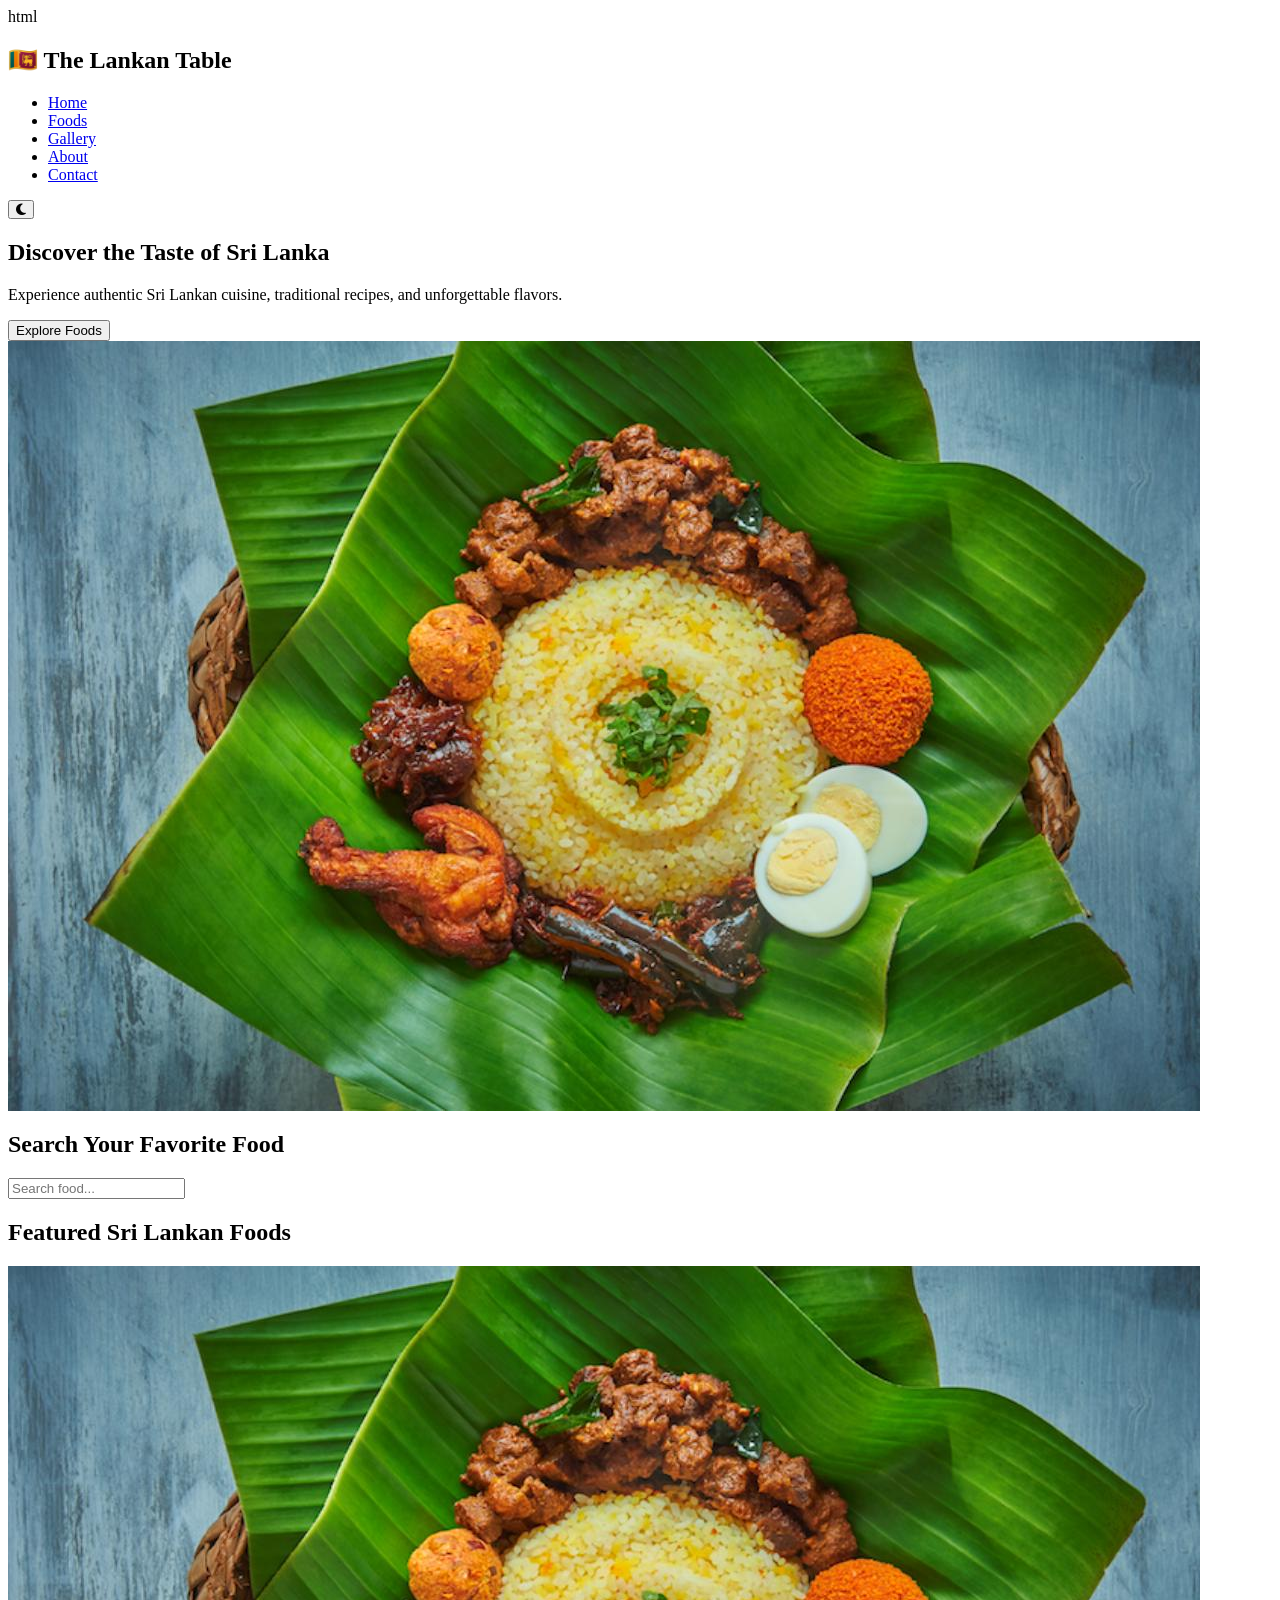
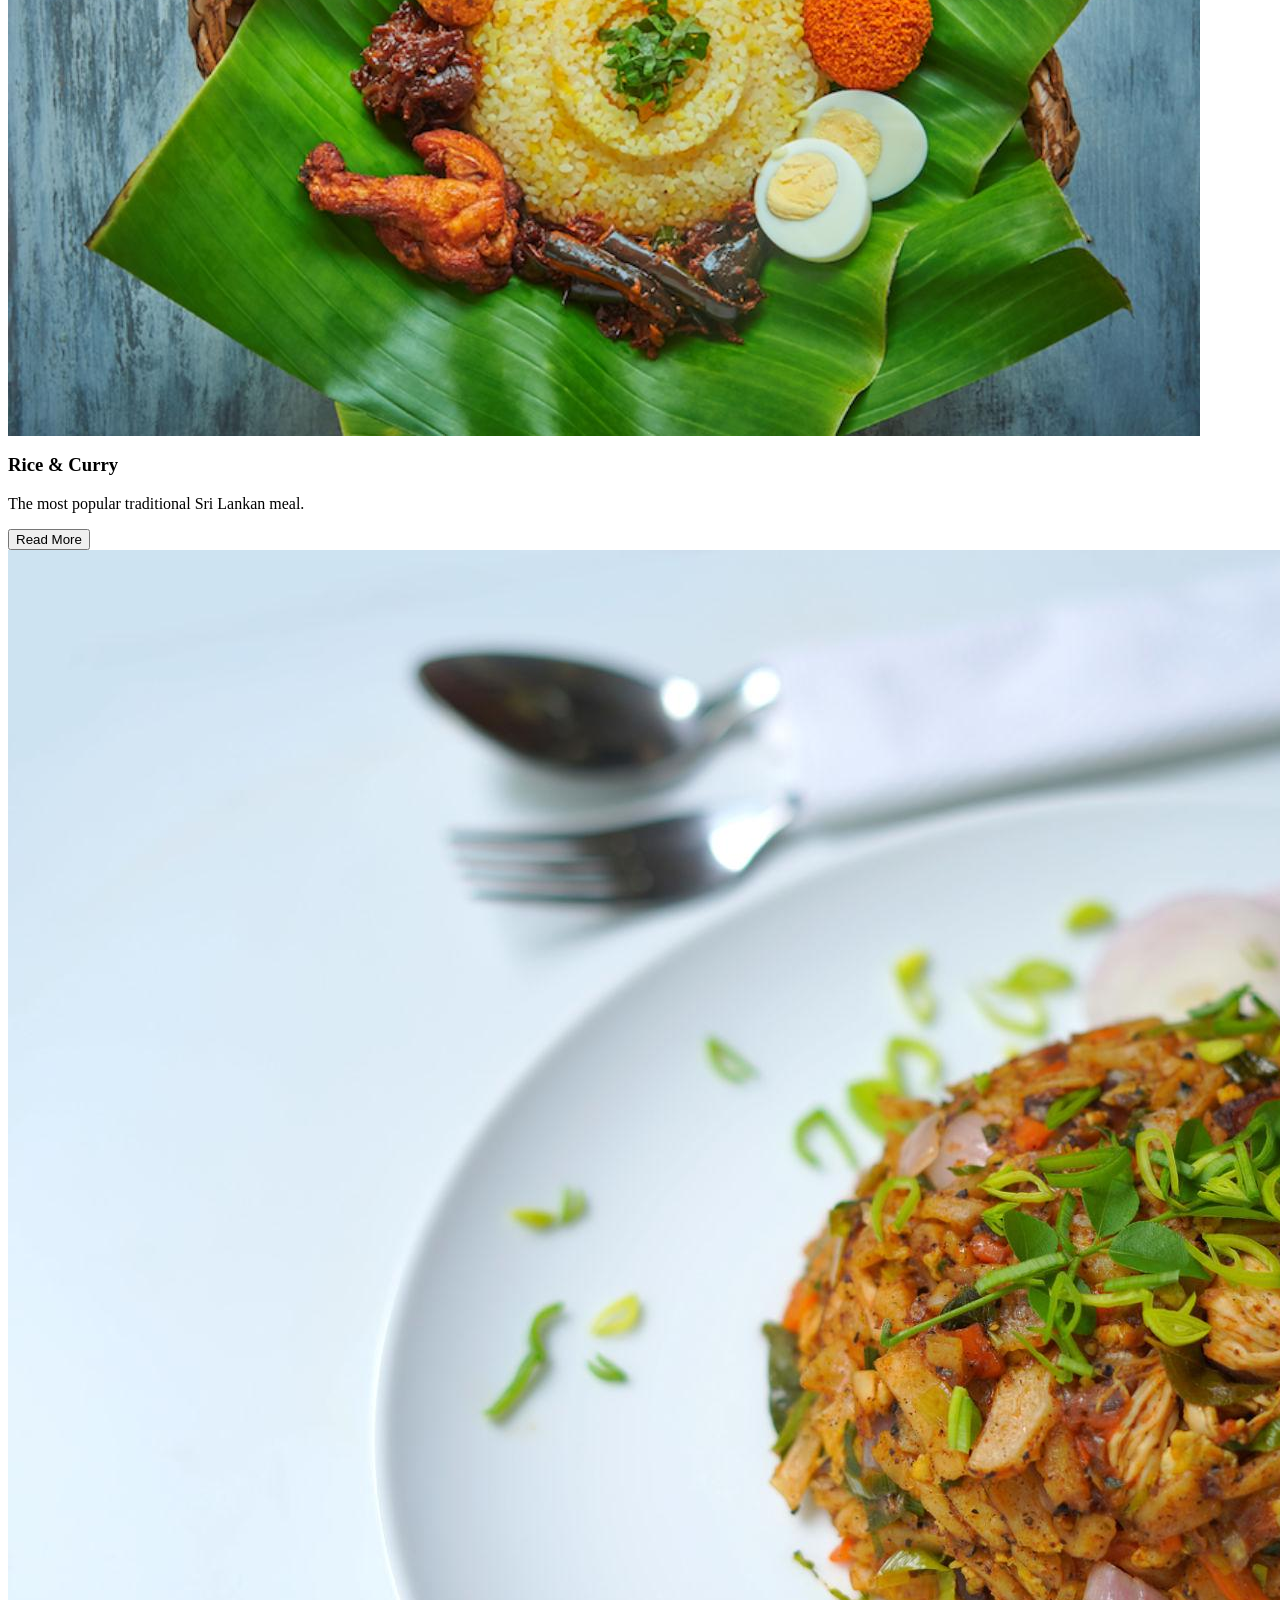
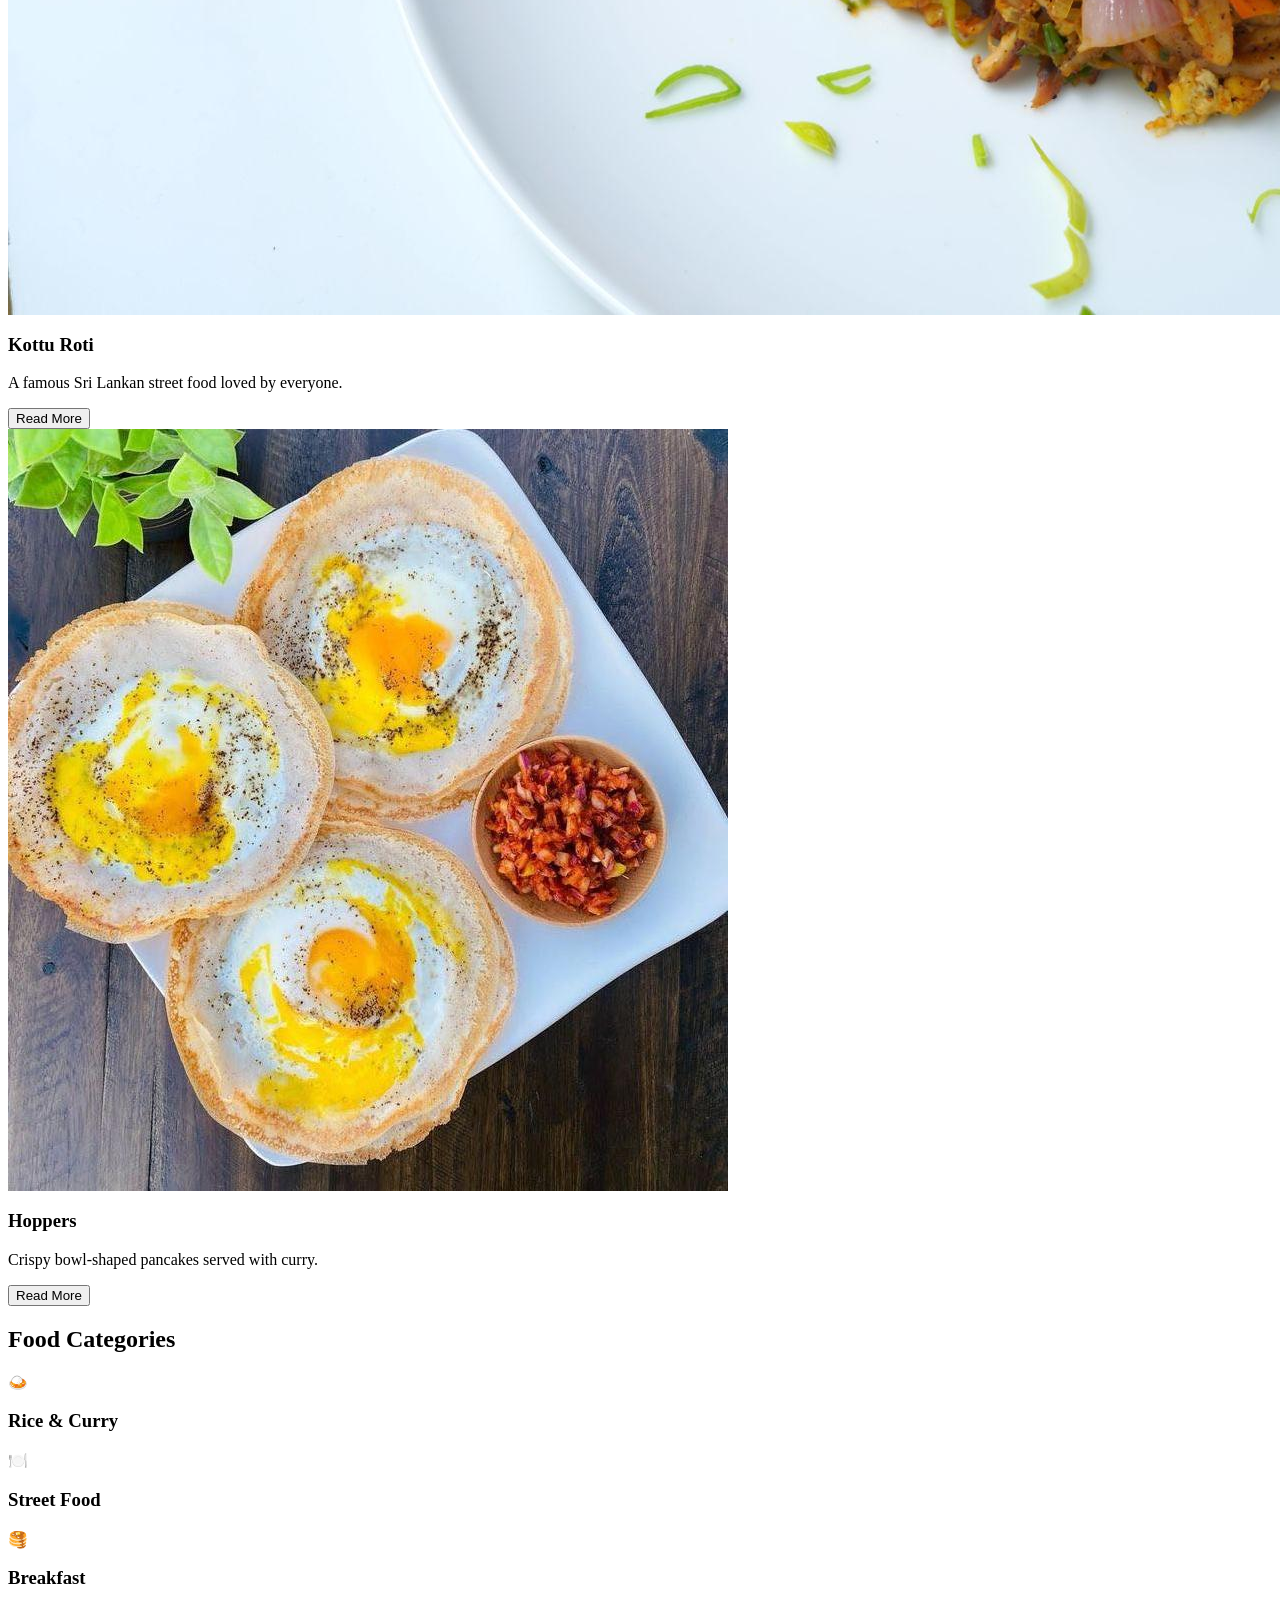
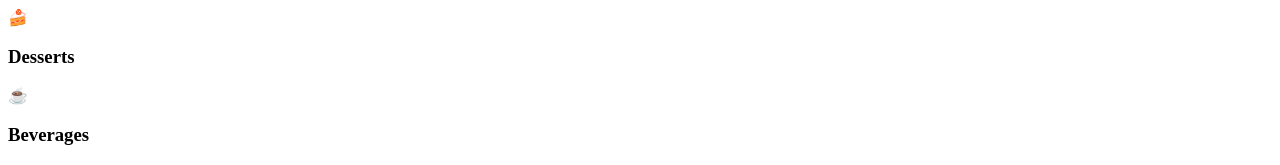
==== index.html @ a0646f59 "Fix image paths" ====
html
<!DOCTYPE html>
<html lang="en">
<head>
    <meta charset="UTF-8">
    <meta name="viewport" content="width=device-width, initial-scale=1.0">
    <title>The Lankan Table | Discover Sri Lankan Cuisine</title>

    <!-- CSS -->
    <link rel="stylesheet" href="style.css">
   

    <!-- Google Fonts -->
    <link rel="preconnect" href="https://fonts.googleapis.com">
    <link rel="preconnect" href="https://fonts.gstatic.com" crossorigin>
    <link href="https://fonts.googleapis.com/css2?family=Poppins:wght@300;400;500;600;700&display=swap" rel="stylesheet">

    <!-- Font Awesome Icons -->
    <link rel="stylesheet"
          href="https://cdnjs.cloudflare.com/ajax/libs/font-awesome/6.6.0/css/all.min.css">
</head>

<body>

    <!-- ================= HEADER ================= -->

    <header>
        <nav class="navbar">

            <div class="logo">
                <h2>🇱🇰 The Lankan Table</h2>
            </div>

            <ul class="nav-links">
                <li><a href="#">Home</a></li>
                <li><a href="#">Foods</a></li>
                <li><a href="#">Gallery</a></li>
                <li><a href="#">About</a></li>
                <li><a href="#">Contact</a></li>
            </ul>

            <button class="dark-mode-btn">
                <i class="fa-solid fa-moon"></i>
            </button>

        </nav>
    </header>


    <!-- ================= HERO ================= -->

    <section class="hero">

        <div class="hero-text">

            <h1>
                Discover the Taste of
                <span>Sri Lanka</span>
            </h1>

            <p>
                Experience authentic Sri Lankan cuisine,
                traditional recipes, and unforgettable flavors.
            </p>

            <button class="hero-btn">
                Explore Foods
            </button>

        </div>

        <div class="hero-image">

            <img src="rice-curry.jpg"
                 alt="Sri Lankan Rice and Curry">

        </div>

    </section>


    <!-- ================= SEARCH SECTION ================= -->

    <section class="search-section">

        <h2>Search Your Favorite Food</h2>

        <input
            type="text"
            id="searchInput"
            placeholder="Search food..."
        >

    </section>


    <!-- ================= FEATURED FOODS ================= -->

    <section class="featured">

        <h2 class="section-title">Featured Sri Lankan Foods</h2>

        <div class="food-container">

            <div class="food-card">
                <img src="rice-curry.jpg" alt="Rice and Curry">
                <h3>Rice & Curry</h3>
                <p>The most popular traditional Sri Lankan meal.</p>
                <button>Read More</button>
            </div>

            <div class="food-card">
                <img src="kottu.jpg" alt="Kottu">
                <h3>Kottu Roti</h3>
                <p>A famous Sri Lankan street food loved by everyone.</p>
                <button>Read More</button>
            </div>

            <div class="food-card">
                <img src="hoppers.jpg" alt="Hoppers">
                <h3>Hoppers</h3>
                <p>Crispy bowl-shaped pancakes served with curry.</p>
                <button>Read More</button>
            </div>

        </div>

    </section>


    <!-- ================= FOOD CATEGORIES ================= -->

    <section class="categories">

        <h2 class="section-title">Food Categories</h2>

        <div class="category-container">

            <div class="category-card">
                🍛
                <h3>Rice & Curry</h3>
            </div>

            <div class="category-card">
                🍽️
                <h3>Street Food</h3>
            </div>

            <div class="category-card">
                🥞
                <h3>Breakfast</h3>
            </div>

            <div class="category-card">
                🍰
                <h3>Desserts</h3>
            </div>

            <div class="category-card">
                ☕
                <h3>Beverages</h3>
            </div>

        </div>

    </section>


    <!-- ================= JAVASCRIPT ================= -->

    <script src="script.js"></script>

</body>
</html>
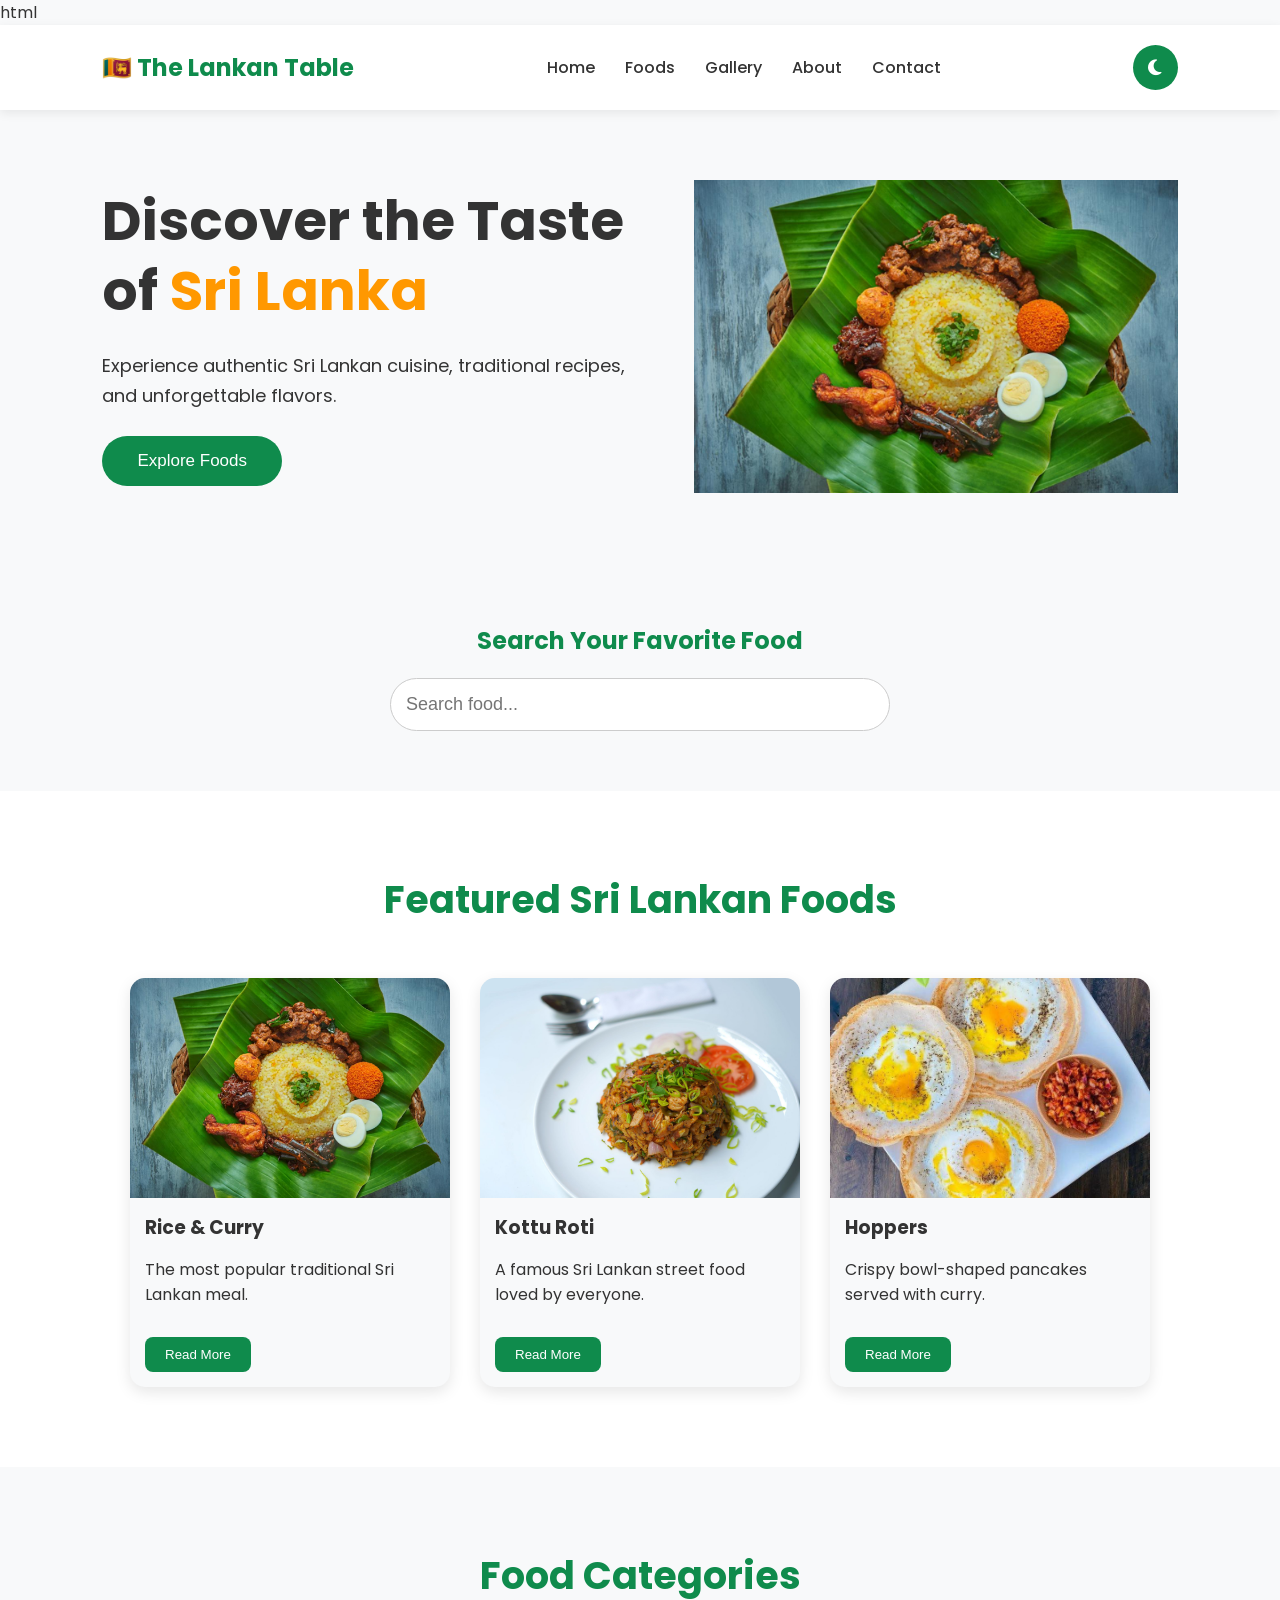
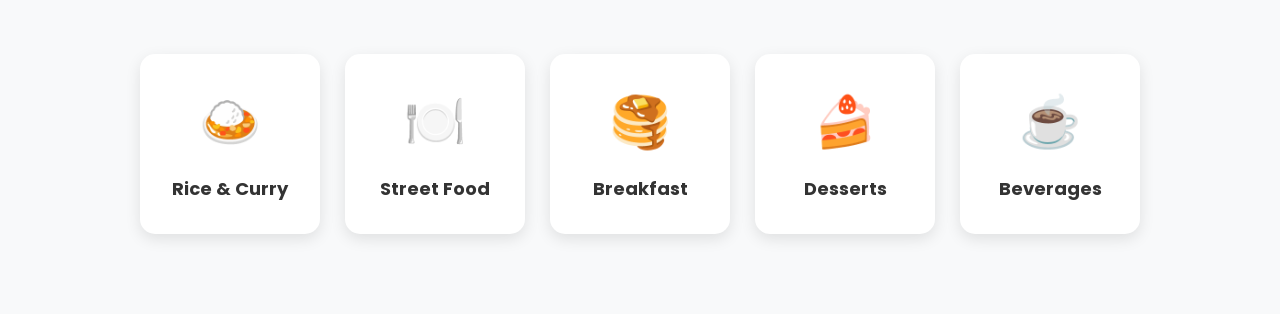
==== commit 766e5e7c: "Fix CSS path" ====
--- a/index.html
+++ b/index.html
@@ -7,7 +7,7 @@
     <title>The Lankan Table | Discover Sri Lankan Cuisine</title>
 
     <!-- CSS -->
-    <link rel="stylesheet" href="style.css">
+  <link rel="stylesheet" href="style.css">
    
 
     <!-- Google Fonts -->
--- a/style.css
+++ b/style.css
@@ -0,0 +1,1082 @@
+/* ===========================
+   Google Font & Reset
+=========================== */
+
+*{
+    margin:0;
+    padding:0;
+    box-sizing:border-box;
+}
+
+body{
+    font-family:'Poppins',sans-serif;
+    background:#f8f9fa;
+    color:#333;
+}
+
+/* ===========================
+   Navbar
+=========================== */
+
+.navbar{
+    display:flex;
+    justify-content:space-between;
+    align-items:center;
+
+    padding:20px 8%;
+
+    background:#ffffff;
+
+    box-shadow:0 3px 10px rgba(0,0,0,.08);
+
+    position:sticky;
+    top:0;
+    z-index:1000;
+}
+
+.logo h2{
+    color:#0f8b4c;
+}
+
+.nav-links{
+    list-style:none;
+    display:flex;
+    gap:30px;
+}
+
+.nav-links a{
+    text-decoration:none;
+    color:#333;
+    font-weight:500;
+    transition:.3s;
+}
+
+.nav-links a:hover{
+    color:#0f8b4c;
+}
+
+.dark-mode-btn{
+    border:none;
+    background:#0f8b4c;
+    color:white;
+
+    width:45px;
+    height:45px;
+
+    border-radius:50%;
+    cursor:pointer;
+    font-size:18px;
+}
+
+/* ===========================
+Hero
+=========================== */
+
+.hero{
+
+    display:flex;
+
+    justify-content:space-between;
+
+    align-items:center;
+
+    padding:70px 8%;
+
+}
+
+.hero-text{
+
+    width:50%;
+
+}
+
+.hero-text h1{
+
+    font-size:55px;
+
+    line-height:70px;
+
+}
+
+.hero-text span{
+
+    color:#ff9800;
+
+}
+
+.hero-text p{
+
+    margin:25px 0;
+
+    font-size:18px;
+
+    line-height:30px;
+
+}
+
+.hero-btn{
+
+    padding:15px 35px;
+
+    border:none;
+
+    border-radius:40px;
+
+    background:#0f8b4c;
+
+    color:white;
+
+    font-size:17px;
+
+    cursor:pointer;
+
+    transition:.3s;
+
+}
+
+.hero-btn:hover{
+
+    background:#0d6f3d;
+
+}
+
+.hero-image{
+
+    width:45%;
+
+    text-align:center;
+
+}
+
+.hero-image img{
+
+    width:100%;
+
+    max-width:500px;
+
+}
+
+/* ===========================
+Featured Foods
+=========================== */
+
+.featured{
+    padding:80px 8%;
+    background:#fff;
+}
+
+.section-title{
+    text-align:center;
+    font-size:38px;
+    margin-bottom:50px;
+    color:#0f8b4c;
+}
+
+.food-container{
+    display:flex;
+    gap:30px;
+    justify-content:center;
+    flex-wrap:wrap;
+}
+
+.food-card{
+    width:320px;
+    background:#f8f9fa;
+    border-radius:15px;
+    overflow:hidden;
+    box-shadow:0 5px 15px rgba(0,0,0,.1);
+    transition:.3s;
+}
+
+.food-card:hover{
+    transform:translateY(-10px);
+}
+
+.food-card img{
+    width:100%;
+    height:220px;
+    object-fit:cover;
+}
+
+.food-card h3{
+    padding:15px;
+}
+
+.food-card p{
+    padding:0 15px 15px;
+}
+
+.food-card button{
+    margin:15px;
+    padding:10px 20px;
+    border:none;
+    background:#0f8b4c;
+    color:#fff;
+    border-radius:8px;
+    cursor:pointer;
+}
+
+
+
+/* Search Section */
+
+.search-section{
+    padding:60px 8%;
+    text-align:center;
+    background:#f8f9fa;
+}
+
+.search-section h2{
+    margin-bottom:20px;
+    color:#0f8b4c;
+}
+
+#searchInput{
+
+    width:60%;
+
+    max-width:500px;
+
+    padding:15px;
+
+    border-radius:30px;
+
+    border:1px solid #ccc;
+
+    font-size:18px;
+
+    outline:none;
+
+}
+
+/* ===========================
+Food Categories
+=========================== */
+
+.categories{
+    padding:80px 8%;
+    background:#f8f9fa;
+}
+
+.category-container{
+    display:flex;
+    justify-content:center;
+    gap:25px;
+    flex-wrap:wrap;
+}
+
+.category-card{
+    width:180px;
+    height:180px;
+    background:white;
+    border-radius:15px;
+    box-shadow:0 5px 15px rgba(0,0,0,.1);
+
+    display:flex;
+    flex-direction:column;
+    justify-content:center;
+    align-items:center;
+
+    font-size:50px;
+
+    transition:.3s;
+}
+
+.category-card h3{
+    font-size:18px;
+    margin-top:15px;
+}
+
+.category-card:hover{
+    transform:translateY(-10px);
+    background:#0f8b4c;
+    color:white;
+}
+
+/* ===========================
+Why Choose Us
+=========================== */
+
+.why-us{
+    padding:80px 8%;
+    background:#ffffff;
+}
+
+.why-container{
+    display:flex;
+    justify-content:center;
+    gap:30px;
+    flex-wrap:wrap;
+}
+
+.why-card{
+    width:320px;
+    background:#f8f9fa;
+    padding:35px 25px;
+    text-align:center;
+    border-radius:15px;
+    box-shadow:0 5px 15px rgba(0,0,0,.1);
+    transition:.3s;
+}
+
+.why-card:hover{
+    transform:translateY(-10px);
+}
+
+.why-card i{
+    font-size:50px;
+    color:#0f8b4c;
+    margin-bottom:20px;
+}
+
+.why-card h3{
+    margin-bottom:15px;
+}
+
+.why-card p{
+    color:#666;
+    line-height:1.8;
+}
+
+/* ===========================
+Food Gallery
+=========================== */
+
+.gallery{
+    padding:80px 8%;
+    background:#f8f9fa;
+}
+
+.gallery-container{
+    display:grid;
+    grid-template-columns:repeat(auto-fit,minmax(280px,1fr));
+    gap:20px;
+}
+
+.gallery-container img{
+    width:100%;
+    height:250px;
+    object-fit:cover;
+    border-radius:15px;
+    cursor:pointer;
+    transition:.4s;
+    box-shadow:0 5px 15px rgba(0,0,0,.1);
+}
+
+.gallery-container img:hover{
+    transform:scale(1.05);
+}
+
+/* ===========================
+Customer Reviews
+=========================== */
+
+.reviews{
+    padding:80px 8%;
+    background:#ffffff;
+}
+
+.review-container{
+    display:flex;
+    justify-content:center;
+    gap:30px;
+    flex-wrap:wrap;
+}
+
+.review-card{
+    width:320px;
+    background:#f8f9fa;
+    padding:30px;
+    border-radius:15px;
+    text-align:center;
+    box-shadow:0 5px 15px rgba(0,0,0,.1);
+    transition:.3s;
+}
+
+.review-card:hover{
+    transform:translateY(-10px);
+}
+
+.review-card img{
+    width:90px;
+    height:90px;
+    border-radius:50%;
+    object-fit:cover;
+    margin-bottom:15px;
+}
+
+.stars{
+    color:#ff9800;
+    font-size:20px;
+    margin:10px 0;
+}
+
+.review-card p{
+    color:#666;
+    line-height:1.8;
+}
+
+/* ===========================
+Footer
+=========================== */
+
+.footer{
+    background:#0f8b4c;
+    color:white;
+    padding:60px 8% 20px;
+}
+
+.footer-container{
+    display:flex;
+    justify-content:space-between;
+    flex-wrap:wrap;
+    gap:40px;
+}
+
+.footer-box{
+    flex:1;
+    min-width:250px;
+}
+
+.footer-box h2,
+.footer-box h3{
+    margin-bottom:20px;
+}
+
+.footer-box p{
+    line-height:1.8;
+}
+
+.footer-box a{
+    display:block;
+    color:white;
+    text-decoration:none;
+    margin-bottom:10px;
+    transition:.3s;
+}
+
+.footer-box a:hover{
+    color:#ffcc80;
+}
+
+.footer-bottom{
+    text-align:center;
+    margin-top:40px;
+    padding-top:20px;
+    border-top:1px solid rgba(255,255,255,.2);
+}
+
+/* ===========================
+Dark Mode
+=========================== */
+
+body.dark-mode{
+    background:#121212;
+    color:#ffffff;
+}
+
+body.dark-mode .navbar{
+    background:#1f1f1f;
+}
+
+body.dark-mode .featured,
+body.dark-mode .gallery,
+body.dark-mode .why-us,
+body.dark-mode .reviews,
+body.dark-mode .footer,
+body.dark-mode .categories,
+body.dark-mode .search-section{
+    background:#1a1a1a;
+}
+
+body.dark-mode .food-card,
+body.dark-mode .why-card,
+body.dark-mode .review-card,
+body.dark-mode .category-card{
+    background:#2b2b2b;
+    color:white;
+}
+
+body.dark-mode .nav-links a{
+    color:white;
+}
+
+body.dark-mode .section-title{
+    color:#4CAF50;
+}
+
+body.dark-mode #searchInput{
+    background:#333;
+    color:white;
+    border:1px solid #555;
+}
+
+/* ===========================
+Food Modal
+=========================== */
+
+.modal{
+
+    display:none;
+
+    position:fixed;
+
+    left:0;
+    top:0;
+
+    width:100%;
+    height:100%;
+
+    background:rgba(0,0,0,.7);
+
+    justify-content:center;
+    align-items:center;
+
+    z-index:9999;
+
+}
+
+.modal-content{
+
+    width:90%;
+    max-width:500px;
+
+    background:white;
+
+    padding:30px;
+
+    border-radius:15px;
+
+    text-align:center;
+
+    position:relative;
+
+}
+
+.modal-content img{
+
+    width:100%;
+
+    border-radius:10px;
+
+    margin-bottom:20px;
+
+}
+
+.modal-content h2{
+
+    color:#0f8b4c;
+
+    margin-bottom:15px;
+
+}
+
+.modal-content p{
+
+    margin-bottom:20px;
+
+    line-height:28px;
+
+}
+
+.modal-content h3{
+
+    color:#ff9800;
+
+}
+
+.close{
+
+    position:absolute;
+
+    right:20px;
+
+    top:15px;
+
+    font-size:35px;
+
+    cursor:pointer;
+
+}
+
+/* ===========================
+Gallery Lightbox
+=========================== */
+
+.lightbox{
+
+    display:none;
+
+    position:fixed;
+
+    top:0;
+    left:0;
+
+    width:100%;
+    height:100%;
+
+    background:rgba(0,0,0,0.9);
+
+    justify-content:center;
+    align-items:center;
+
+    z-index:9999;
+
+}
+
+.lightbox-image{
+
+    max-width:80%;
+    max-height:80%;
+
+    border-radius:15px;
+
+    box-shadow:0 10px 30px rgba(255,255,255,.3);
+
+}
+
+.close-lightbox{
+
+    position:absolute;
+
+    top:30px;
+    right:50px;
+
+    font-size:50px;
+
+    color:white;
+
+    cursor:pointer;
+
+}
+
+/* ===========================
+   Active Navigation
+=========================== */
+
+.nav-links a.active{
+    color:#0f8b4c;
+    font-weight:600;
+}
+
+/* ===========================
+Gallery Lightbox
+=========================== */
+
+.lightbox{
+    display:none;
+    position:fixed;
+    top:0;
+    left:0;
+    width:100%;
+    height:100%;
+    background:rgba(0,0,0,.9);
+    justify-content:center;
+    align-items:center;
+    z-index:99999;
+}
+
+.lightbox.show{
+    display:flex;
+}
+
+.lightbox img{
+    max-width:90%;
+    max-height:90%;
+    border-radius:15px;
+}
+
+.close-lightbox{
+    position:absolute;
+    top:25px;
+    right:40px;
+    color:#fff;
+    font-size:45px;
+    cursor:pointer;
+}
+
+/* ===========================
+Food Modal
+=========================== */
+
+.modal{
+    display:none;
+    position:fixed;
+    inset:0;
+    background:rgba(0,0,0,.7);
+    justify-content:center;
+    align-items:center;
+    z-index:99999;
+}
+
+.modal.show{
+    display:flex;
+}
+
+.modal-content{
+    background:#fff;
+    width:90%;
+    max-width:520px;
+    border-radius:15px;
+    padding:25px;
+    position:relative;
+    text-align:center;
+}
+
+.modal-content img{
+    width:100%;
+    border-radius:10px;
+}
+
+.close{
+    position:absolute;
+    right:20px;
+    top:10px;
+    font-size:35px;
+    cursor:pointer;
+}
+
+/* ===========================
+Dark Mode
+=========================== */
+
+body.dark-mode .modal-content{
+    background:#222;
+    color:#fff;
+}
+
+/* ===========================
+Contact Page
+=========================== */
+
+.contact{
+    padding:80px 8%;
+    background:#f8f9fa;
+}
+
+.contact-container{
+    display:flex;
+    justify-content:space-between;
+    align-items:flex-start;
+    gap:50px;
+    flex-wrap:wrap;
+}
+
+.contact-info{
+    flex:1;
+    min-width:300px;
+}
+
+.contact-info h3{
+    margin-bottom:20px;
+    color:#0f8b4c;
+    font-size:30px;
+}
+
+.contact-info p{
+    margin-bottom:18px;
+    font-size:18px;
+}
+
+.contact-form{
+    flex:1;
+    min-width:320px;
+}
+
+.contact-form form{
+    display:flex;
+    flex-direction:column;
+    gap:20px;
+}
+
+.contact-form input,
+.contact-form textarea{
+    width:100%;
+    padding:15px;
+    border:1px solid #ccc;
+    border-radius:10px;
+    font-size:16px;
+    outline:none;
+    font-family:Poppins,sans-serif;
+}
+
+.contact-form textarea{
+    resize:none;
+}
+
+.contact-form button{
+    padding:15px;
+    border:none;
+    border-radius:10px;
+    background:#0f8b4c;
+    color:#fff;
+    font-size:18px;
+    cursor:pointer;
+    transition:.3s;
+}
+
+.contact-form button:hover{
+    background:#0b6d3c;
+}
+
+body.dark-mode .contact{
+    background:#1a1a1a;
+}
+
+body.dark-mode .contact-form input,
+body.dark-mode .contact-form textarea{
+    background:#333;
+    color:#fff;
+    border:1px solid #555;
+}
+
+/* ===========================
+About Page
+=========================== */
+
+.about-section{
+    padding:80px 8%;
+    background:#fff;
+}
+
+.about-container{
+    display:flex;
+    justify-content:center;
+    align-items:center;
+    gap:60px;
+    flex-wrap:wrap;
+}
+
+.about-image{
+    flex:1;
+}
+
+.about-image img{
+    width:100%;
+    border-radius:20px;
+    box-shadow:0 10px 25px rgba(0,0,0,.15);
+}
+
+.about-text{
+    flex:1;
+}
+
+.about-text h2{
+    color:#0f8b4c;
+    font-size:40px;
+    margin-bottom:20px;
+}
+
+.about-text p{
+    font-size:18px;
+    line-height:32px;
+    margin-bottom:20px;
+}
+
+/* Statistics */
+
+.stats{
+    padding:80px 8%;
+    background:#0f8b4c;
+}
+
+.stats-container{
+    display:flex;
+    justify-content:center;
+    gap:30px;
+    flex-wrap:wrap;
+}
+
+.stat-box{
+    width:220px;
+    background:white;
+    border-radius:15px;
+    padding:30px;
+    text-align:center;
+}
+
+.stat-box h2{
+    font-size:40px;
+    color:#0f8b4c;
+}
+
+.stat-box p{
+    margin-top:10px;
+    font-size:18px;
+}
+
+/* ===========================
+Back To Top Button
+=========================== */
+
+#topBtn{
+
+    display:none;
+
+    position:fixed;
+
+    bottom:30px;
+    right:30px;
+
+    width:55px;
+    height:55px;
+
+    border:none;
+    border-radius:50%;
+
+    background:#0f8b4c;
+    color:white;
+
+    font-size:22px;
+
+    cursor:pointer;
+
+    box-shadow:0 5px 15px rgba(0,0,0,.3);
+
+    transition:.3s;
+
+    z-index:9999;
+
+}
+
+#topBtn:hover{
+
+    background:#ff9800;
+    transform:scale(1.1);
+
+}
+
+/* ===========================
+Loading Screen
+=========================== */
+
+#loader{
+
+    position:fixed;
+
+    top:0;
+    left:0;
+
+    width:100%;
+    height:100%;
+
+    background:#ffffff;
+
+    display:flex;
+
+    justify-content:center;
+    align-items:center;
+
+    z-index:99999;
+
+}
+
+.loader-content{
+
+    text-align:center;
+
+}
+
+.loader-content h1{
+
+    font-size:70px;
+
+    margin-bottom:10px;
+
+}
+
+.loader-content h2{
+
+    color:#0f8b4c;
+
+    margin-bottom:25px;
+
+}
+
+.loader-spinner{
+
+    width:60px;
+    height:60px;
+
+    border:6px solid #ddd;
+    border-top:6px solid #0f8b4c;
+
+    border-radius:50%;
+
+    margin:auto;
+
+    animation:spin 1s linear infinite;
+
+}
+
+.loader-content p{
+
+    margin-top:20px;
+
+    color:#555;
+
+    font-size:18px;
+
+}
+
+@keyframes spin{
+
+    100%{
+
+        transform:rotate(360deg);
+
+    }
+
+}
+
+/* ===========================
+   Loader
+=========================== */
+
+#loader{
+    position:fixed;
+    top:0;
+    left:0;
+    width:100%;
+    height:100%;
+    background:#ffffff;
+    display:flex;
+    justify-content:center;
+    align-items:center;
+    z-index:99999;
+    transition:0.5s;
+}
+
+.loader-content{
+    text-align:center;
+}
+
+.loader-content h1{
+    font-size:60px;
+}
+
+.loader-content h2{
+    margin:15px 0;
+    color:#0f8b4c;
+}
+
+.loader-spinner{
+    width:60px;
+    height:60px;
+    margin:20px auto;
+    border:6px solid #ddd;
+    border-top:6px solid #0f8b4c;
+    border-radius:50%;
+    animation:spin 1s linear infinite;
+}
+
+@keyframes spin{
+    100%{
+        transform:rotate(360deg);
+    }
+}
+
+.loader-hide{
+    opacity:0;
+    visibility:hidden;
+}
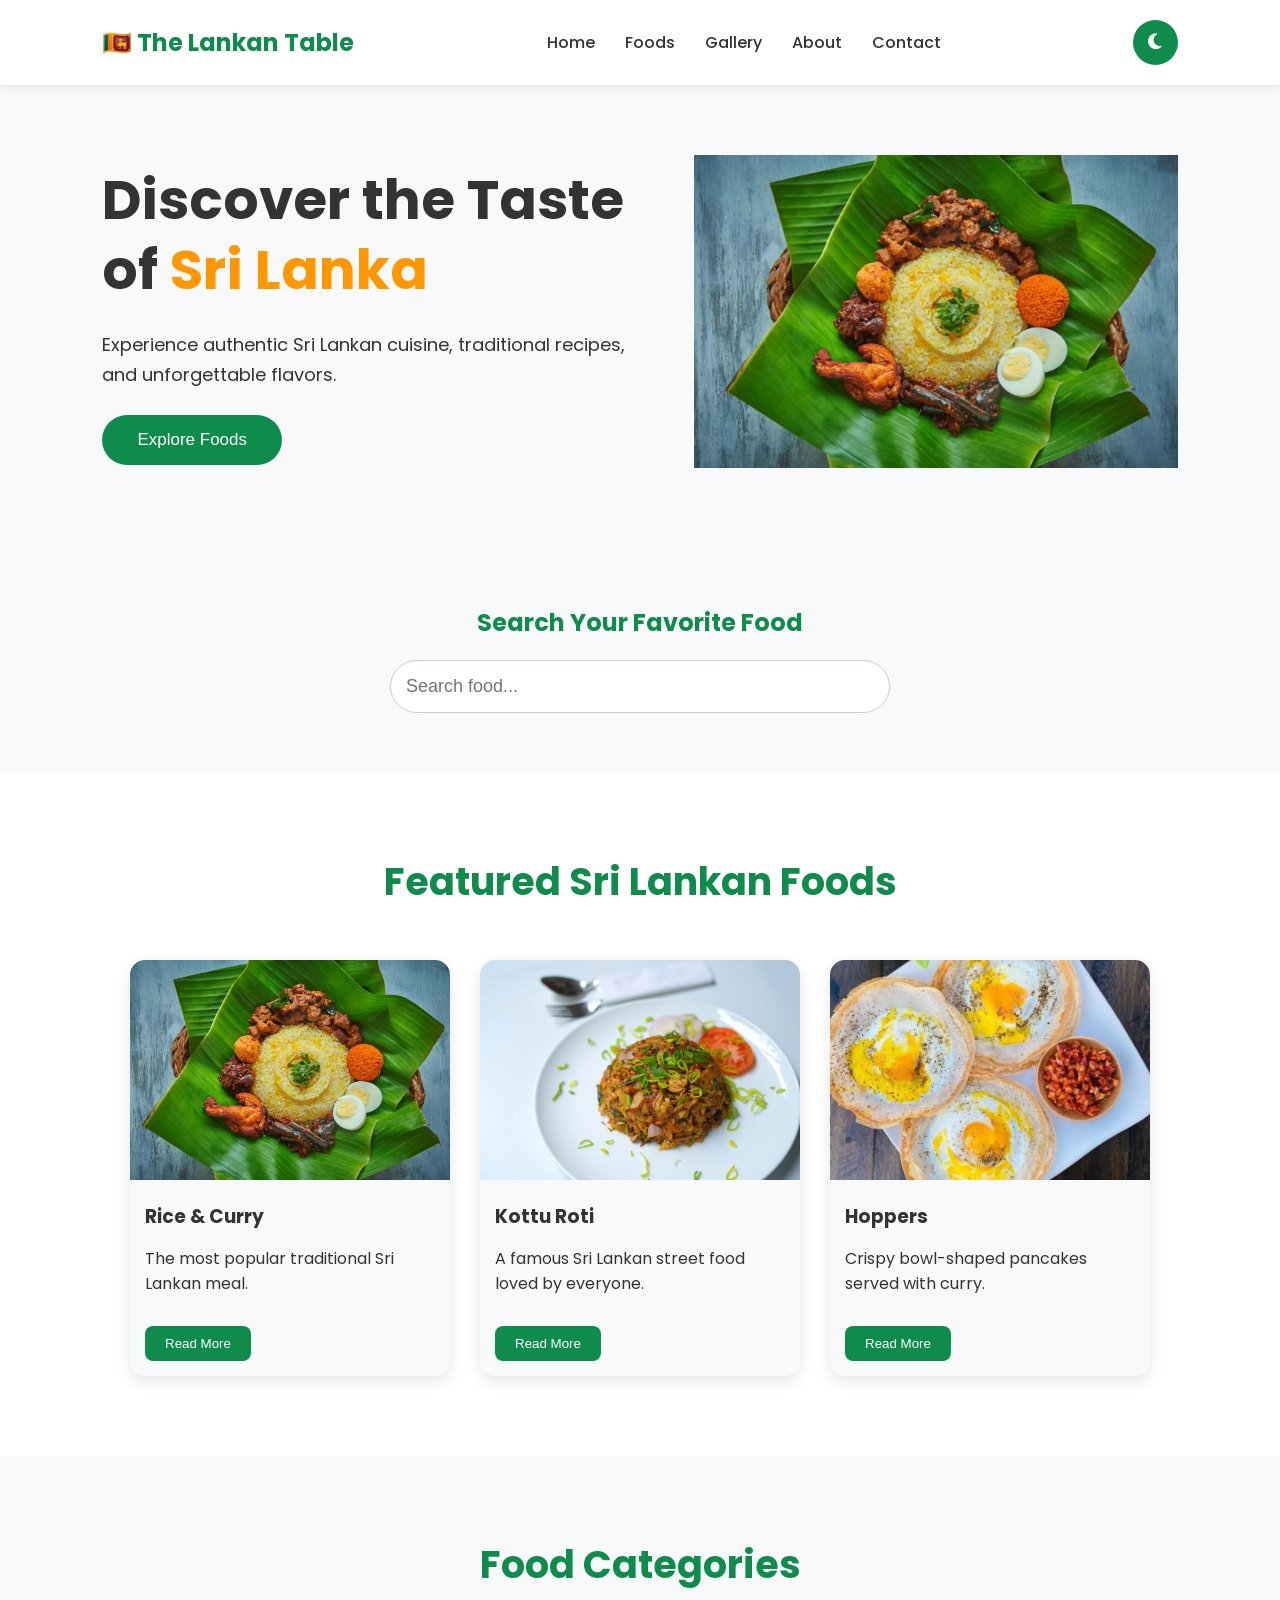
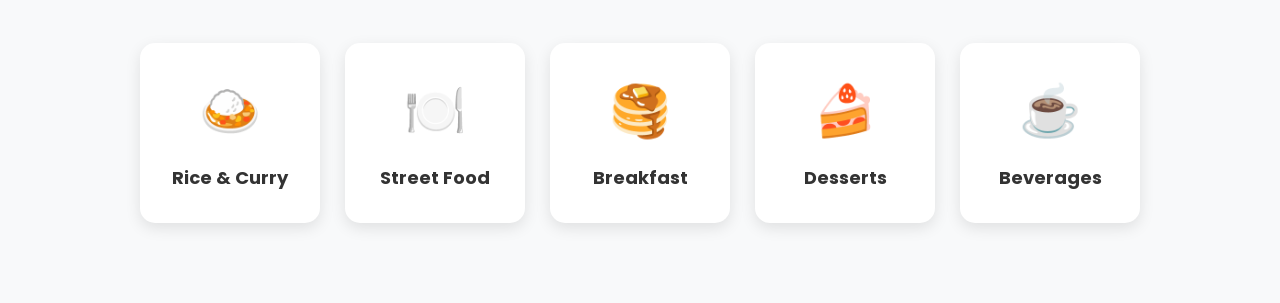
==== commit 5b155674: "Fix index.html structure and navigation links" ====
--- a/index.html
+++ b/index.html
@@ -1,14 +1,13 @@
-html
 <!DOCTYPE html>
 <html lang="en">
 <head>
     <meta charset="UTF-8">
     <meta name="viewport" content="width=device-width, initial-scale=1.0">
+
     <title>The Lankan Table | Discover Sri Lankan Cuisine</title>
 
     <!-- CSS -->
-  <link rel="stylesheet" href="style.css">
-   
+    <link rel="stylesheet" href="style.css">
 
     <!-- Google Fonts -->
     <link rel="preconnect" href="https://fonts.googleapis.com">
@@ -32,11 +31,11 @@
             </div>
 
             <ul class="nav-links">
-                <li><a href="#">Home</a></li>
-                <li><a href="#">Foods</a></li>
-                <li><a href="#">Gallery</a></li>
-                <li><a href="#">About</a></li>
-                <li><a href="#">Contact</a></li>
+                <li><a href="index.html">Home</a></li>
+                <li><a href="foods.html">Foods</a></li>
+                <li><a href="#gallery">Gallery</a></li>
+                <li><a href="about.html">About</a></li>
+                <li><a href="contact.html">Contact</a></li>
             </ul>
 
             <button class="dark-mode-btn">
@@ -103,24 +102,47 @@
         <div class="food-container">
 
             <div class="food-card">
+
                 <img src="rice-curry.jpg" alt="Rice and Curry">
+
                 <h3>Rice & Curry</h3>
-                <p>The most popular traditional Sri Lankan meal.</p>
+
+                <p>
+                    The most popular traditional Sri Lankan meal.
+                </p>
+
                 <button>Read More</button>
+
             </div>
 
+
             <div class="food-card">
+
                 <img src="kottu.jpg" alt="Kottu">
+
                 <h3>Kottu Roti</h3>
-                <p>A famous Sri Lankan street food loved by everyone.</p>
+
+                <p>
+                    A famous Sri Lankan street food loved by everyone.
+                </p>
+
                 <button>Read More</button>
+
             </div>
 
+
             <div class="food-card">
+
                 <img src="hoppers.jpg" alt="Hoppers">
+
                 <h3>Hoppers</h3>
-                <p>Crispy bowl-shaped pancakes served with curry.</p>
+
+                <p>
+                    Crispy bowl-shaped pancakes served with curry.
+                </p>
+
                 <button>Read More</button>
+
             </div>
 
         </div>
@@ -172,4 +194,3 @@
 
 </body>
 </html>
-
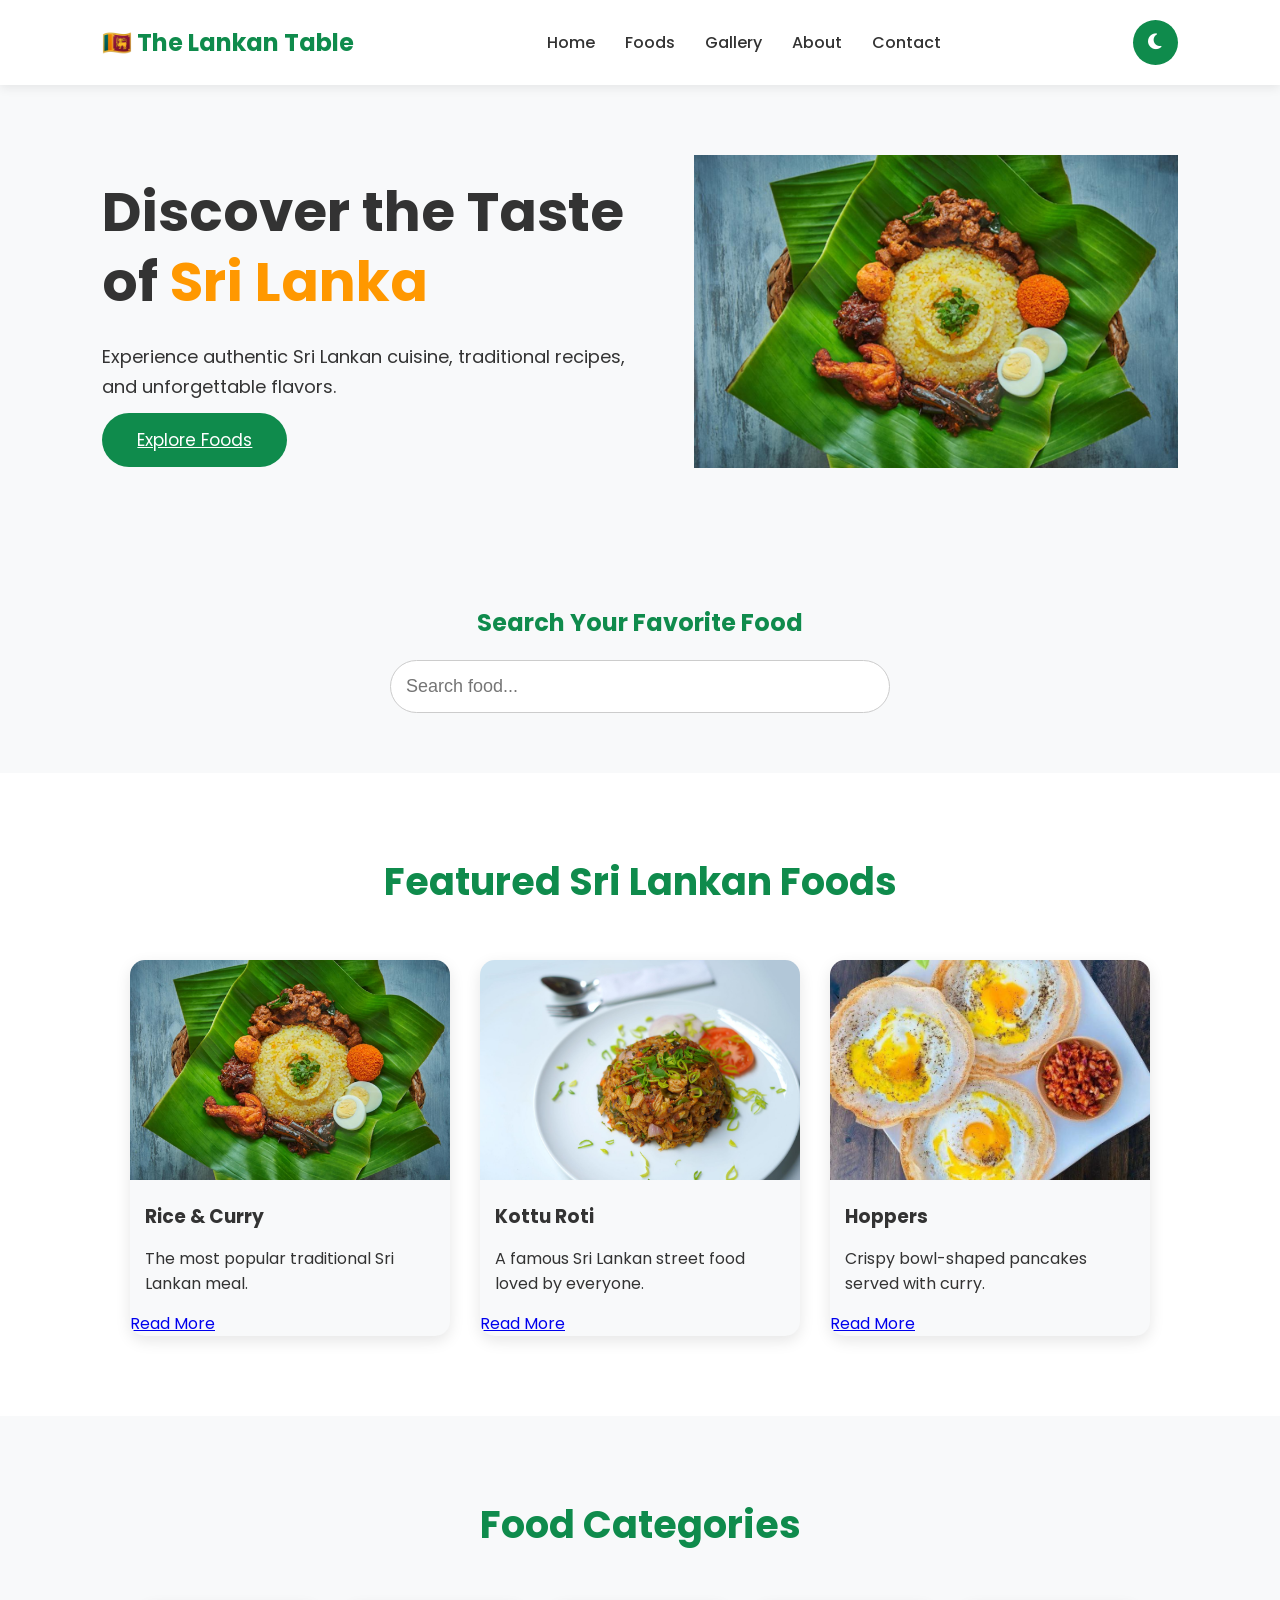
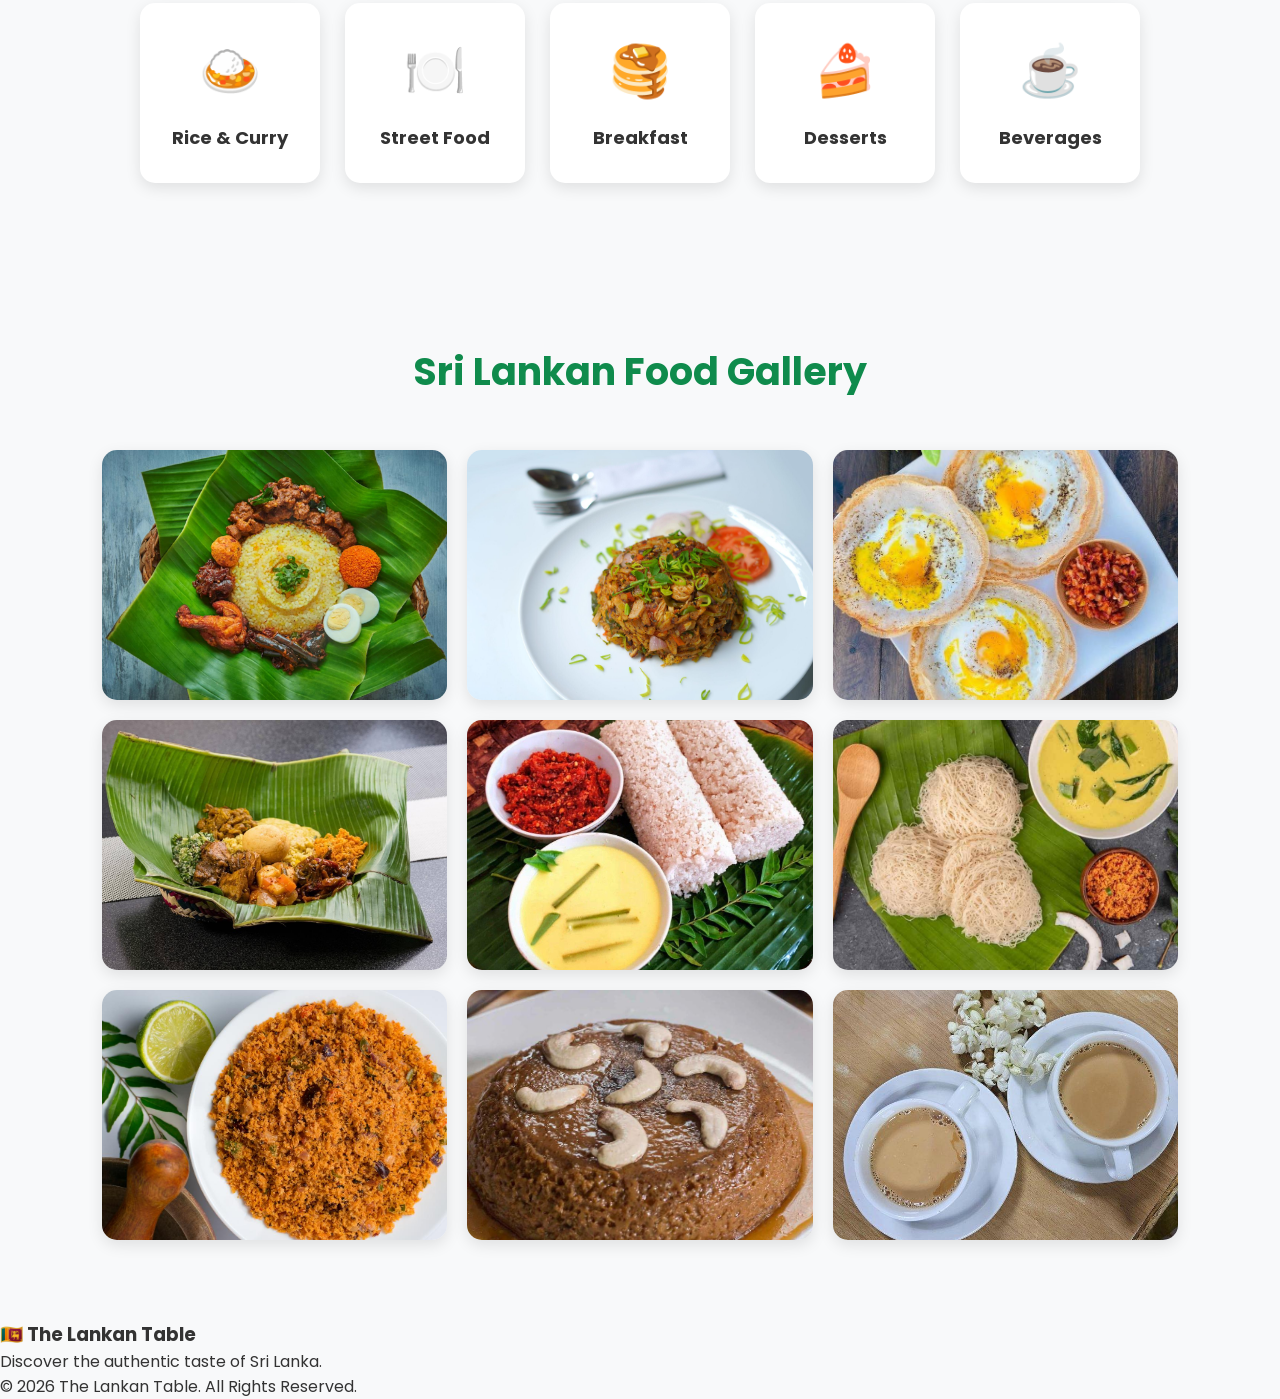
==== commit ef21d421: "Fix homepage buttons and navigation" ====
--- a/index.html
+++ b/index.html
@@ -1,5 +1,6 @@
 <!DOCTYPE html>
 <html lang="en">
+
 <head>
     <meta charset="UTF-8">
     <meta name="viewport" content="width=device-width, initial-scale=1.0">
@@ -12,40 +13,68 @@
     <!-- Google Fonts -->
     <link rel="preconnect" href="https://fonts.googleapis.com">
     <link rel="preconnect" href="https://fonts.gstatic.com" crossorigin>
-    <link href="https://fonts.googleapis.com/css2?family=Poppins:wght@300;400;500;600;700&display=swap" rel="stylesheet">
-
-    <!-- Font Awesome Icons -->
+
+    <link href="https://fonts.googleapis.com/css2?family=Poppins:wght@300;400;500;600;700&display=swap"
+          rel="stylesheet">
+
+    <!-- Font Awesome -->
     <link rel="stylesheet"
           href="https://cdnjs.cloudflare.com/ajax/libs/font-awesome/6.6.0/css/all.min.css">
 </head>
 
+
 <body>
 
     <!-- ================= HEADER ================= -->
 
     <header>
+
         <nav class="navbar">
 
             <div class="logo">
                 <h2>🇱🇰 The Lankan Table</h2>
             </div>
 
+
             <ul class="nav-links">
-                <li><a href="index.html">Home</a></li>
-                <li><a href="foods.html">Foods</a></li>
-                <li><a href="#gallery">Gallery</a></li>
-                <li><a href="about.html">About</a></li>
-                <li><a href="contact.html">Contact</a></li>
+
+                <li>
+                    <a href="index.html">Home</a>
+                </li>
+
+                <li>
+                    <a href="foods.html">Foods</a>
+                </li>
+
+                <li>
+                    <a href="#gallery">Gallery</a>
+                </li>
+
+                <li>
+                    <a href="about.html">About</a>
+                </li>
+
+                <li>
+                    <a href="contact.html">Contact</a>
+                </li>
+
             </ul>
 
-            <button class="dark-mode-btn">
+
+            <!-- Dark Mode -->
+
+            <button class="dark-mode-btn" id="darkModeBtn" type="button">
+
                 <i class="fa-solid fa-moon"></i>
+
             </button>
 
         </nav>
+
     </header>
 
 
+
     <!-- ================= HERO ================= -->
 
     <section class="hero">
@@ -53,20 +82,30 @@
         <div class="hero-text">
 
             <h1>
+
                 Discover the Taste of
+
                 <span>Sri Lanka</span>
+
             </h1>
 
+
             <p>
+
                 Experience authentic Sri Lankan cuisine,
                 traditional recipes, and unforgettable flavors.
+
             </p>
 
-            <button class="hero-btn">
+
+            <a href="foods.html" class="hero-btn">
+
                 Explore Foods
-            </button>
-
-        </div>
+
+            </a>
+
+        </div>
+
 
         <div class="hero-image">
 
@@ -78,11 +117,13 @@
     </section>
 
 
+
     <!-- ================= SEARCH SECTION ================= -->
 
     <section class="search-section">
 
         <h2>Search Your Favorite Food</h2>
+
 
         <input
             type="text"
@@ -93,55 +134,118 @@
     </section>
 
 
+
     <!-- ================= FEATURED FOODS ================= -->
 
     <section class="featured">
 
-        <h2 class="section-title">Featured Sri Lankan Foods</h2>
+        <h2 class="section-title">
+
+            Featured Sri Lankan Foods
+
+        </h2>
+
 
         <div class="food-container">
 
+
+            <!-- Rice & Curry -->
+
             <div class="food-card">
 
-                <img src="rice-curry.jpg" alt="Rice and Curry">
-
-                <h3>Rice & Curry</h3>
+                <img
+                    src="rice-curry.jpg"
+                    alt="Rice and Curry"
+                >
+
+
+                <h3>
+
+                    Rice & Curry
+
+                </h3>
+
 
                 <p>
+
                     The most popular traditional Sri Lankan meal.
+
                 </p>
 
-                <button>Read More</button>
-
-            </div>
-
+
+                <a href="foods.html" class="food-btn">
+
+                    Read More
+
+                </a>
+
+            </div>
+
+
+
+            <!-- Kottu -->
 
             <div class="food-card">
 
-                <img src="kottu.jpg" alt="Kottu">
-
-                <h3>Kottu Roti</h3>
+                <img
+                    src="kottu.jpg"
+                    alt="Kottu Roti"
+                >
+
+
+                <h3>
+
+                    Kottu Roti
+
+                </h3>
+
 
                 <p>
+
                     A famous Sri Lankan street food loved by everyone.
+
                 </p>
 
-                <button>Read More</button>
-
-            </div>
-
+
+                <a href="foods.html" class="food-btn">
+
+                    Read More
+
+                </a>
+
+            </div>
+
+
+
+            <!-- Hoppers -->
 
             <div class="food-card">
 
-                <img src="hoppers.jpg" alt="Hoppers">
-
-                <h3>Hoppers</h3>
+                <img
+                    src="hoppers.jpg"
+                    alt="Sri Lankan Hoppers"
+                >
+
+
+                <h3>
+
+                    Hoppers
+
+                </h3>
+
 
                 <p>
+
                     Crispy bowl-shaped pancakes served with curry.
+
                 </p>
 
-                <button>Read More</button>
+
+                <a href="foods.html" class="food-btn">
+
+                    Read More
+
+                </a>
 
             </div>
 
@@ -150,37 +254,87 @@
     </section>
 
 
+
     <!-- ================= FOOD CATEGORIES ================= -->
 
     <section class="categories">
 
-        <h2 class="section-title">Food Categories</h2>
+        <h2 class="section-title">
+
+            Food Categories
+
+        </h2>
+
 
         <div class="category-container">
 
+
             <div class="category-card">
-                🍛
-                <h3>Rice & Curry</h3>
-            </div>
+
+                <div class="category-icon">
+                    🍛
+                </div>
+
+                <h3>
+                    Rice & Curry
+                </h3>
+
+            </div>
+
+
 
             <div class="category-card">
-                🍽️
-                <h3>Street Food</h3>
-            </div>
+
+                <div class="category-icon">
+                    🍽️
+                </div>
+
+                <h3>
+                    Street Food
+                </h3>
+
+            </div>
+
+
 
             <div class="category-card">
-                🥞
-                <h3>Breakfast</h3>
-            </div>
+
+                <div class="category-icon">
+                    🥞
+                </div>
+
+                <h3>
+                    Breakfast
+                </h3>
+
+            </div>
+
+
 
             <div class="category-card">
-                🍰
-                <h3>Desserts</h3>
-            </div>
+
+                <div class="category-icon">
+                    🍰
+                </div>
+
+                <h3>
+                    Desserts
+                </h3>
+
+            </div>
+
+
 
             <div class="category-card">
-                ☕
-                <h3>Beverages</h3>
+
+                <div class="category-icon">
+                    ☕
+                </div>
+
+                <h3>
+                    Beverages
+                </h3>
+
             </div>
 
         </div>
@@ -188,9 +342,110 @@
     </section>
 
 
+
+    <!-- ================= GALLERY ================= -->
+
+    <section class="gallery" id="gallery">
+
+        <h2 class="section-title">
+
+            Sri Lankan Food Gallery
+
+        </h2>
+
+
+        <div class="gallery-container">
+
+
+            <img
+                src="rice-curry.jpg"
+                alt="Sri Lankan Rice and Curry"
+            >
+
+
+            <img
+                src="kottu.jpg"
+                alt="Sri Lankan Kottu"
+            >
+
+
+            <img
+                src="hoppers.jpg"
+                alt="Sri Lankan Hoppers"
+            >
+
+
+            <img
+                src="lamprais.jpg"
+                alt="Sri Lankan Lamprais"
+            >
+
+
+            <img
+                src="pittu.jpg"
+                alt="Sri Lankan Pittu"
+            >
+
+
+            <img
+                src="string-hoppers.jpg"
+                alt="Sri Lankan String Hoppers"
+            >
+
+
+            <img
+                src="pol-sambol.jpg"
+                alt="Sri Lankan Pol Sambol"
+            >
+
+
+            <img
+                src="watalappam.jpg"
+                alt="Sri Lankan Watalappam"
+            >
+
+
+            <img
+                src="milk-tea.jpg"
+                alt="Sri Lankan Milk Tea"
+            >
+
+        </div>
+
+    </section>
+
+
+
+    <!-- ================= FOOTER ================= -->
+
+    <footer>
+
+        <div class="footer-content">
+
+            <h3>
+                🇱🇰 The Lankan Table
+            </h3>
+
+
+            <p>
+                Discover the authentic taste of Sri Lanka.
+            </p>
+
+
+            <p>
+                © 2026 The Lankan Table. All Rights Reserved.
+            </p>
+
+        </div>
+
+    </footer>
+
+
+
     <!-- ================= JAVASCRIPT ================= -->
 
     <script src="script.js"></script>
 
 </body>
+
 </html>
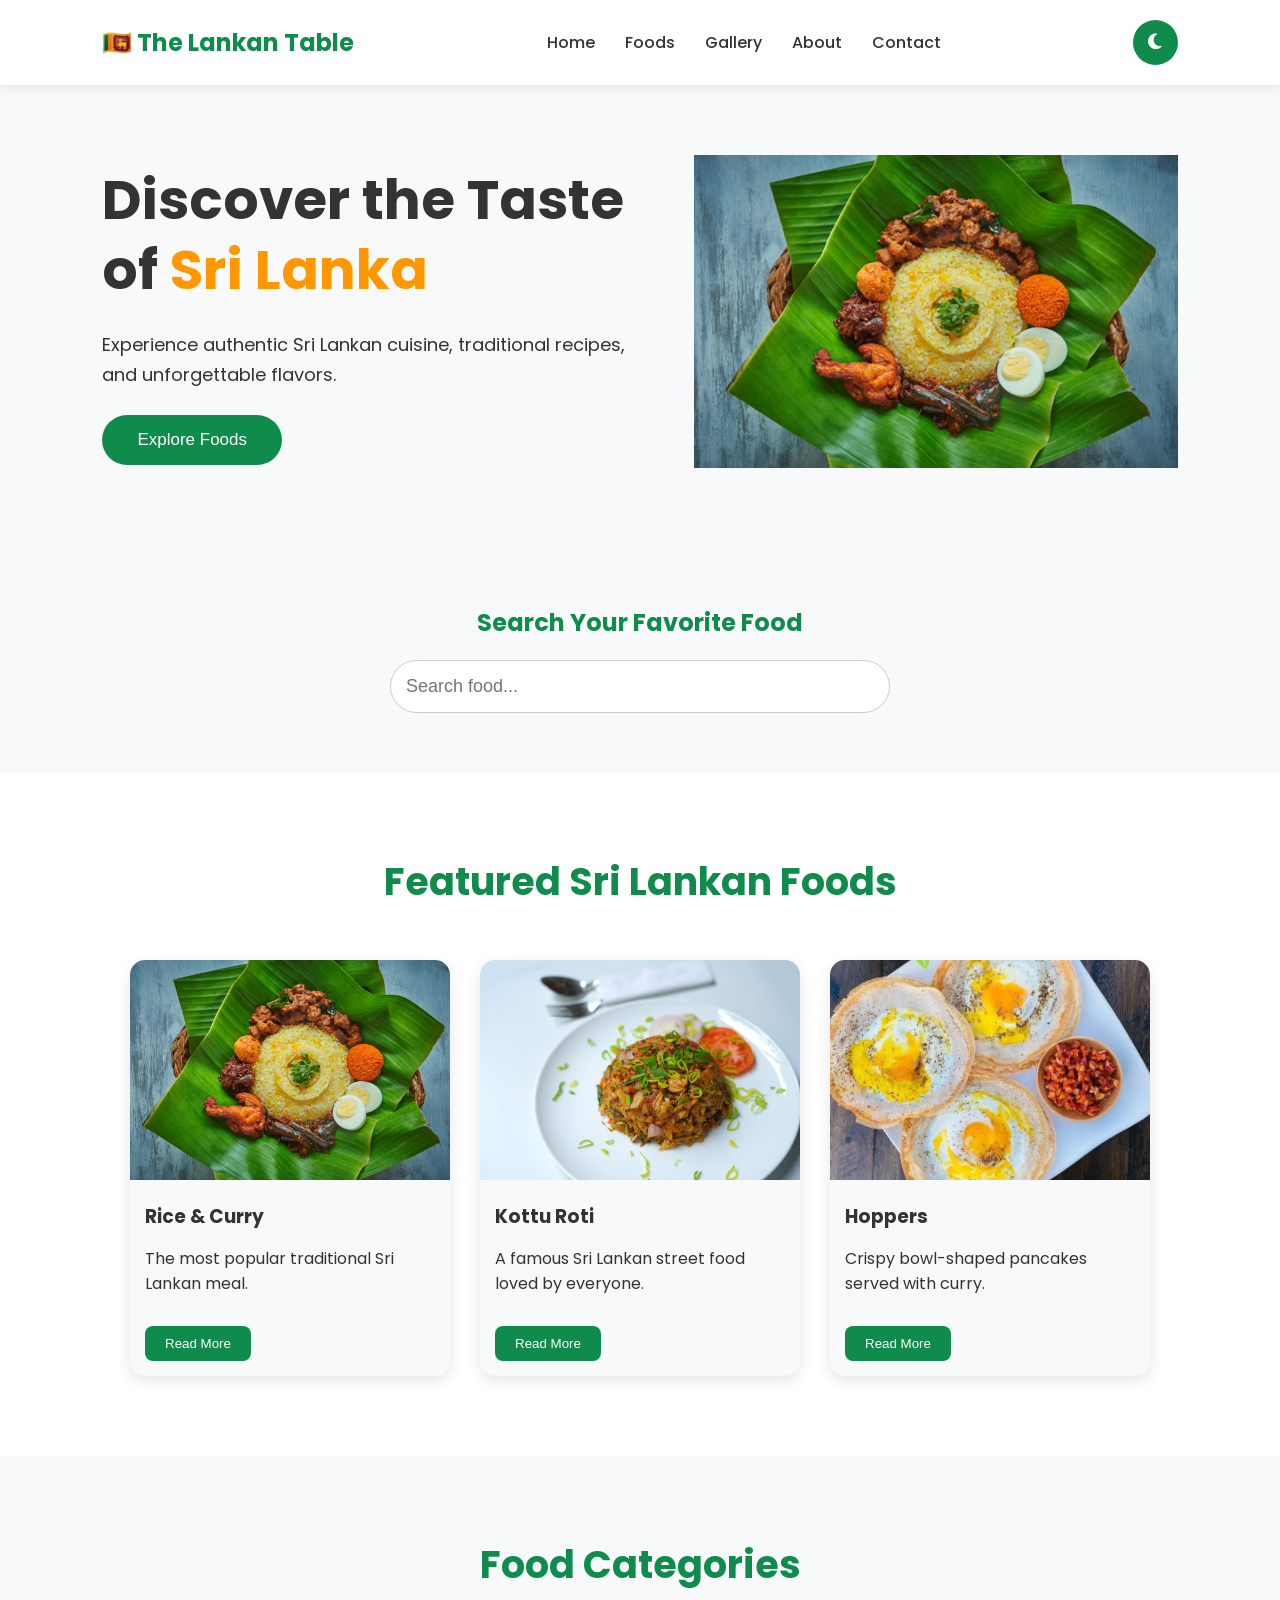
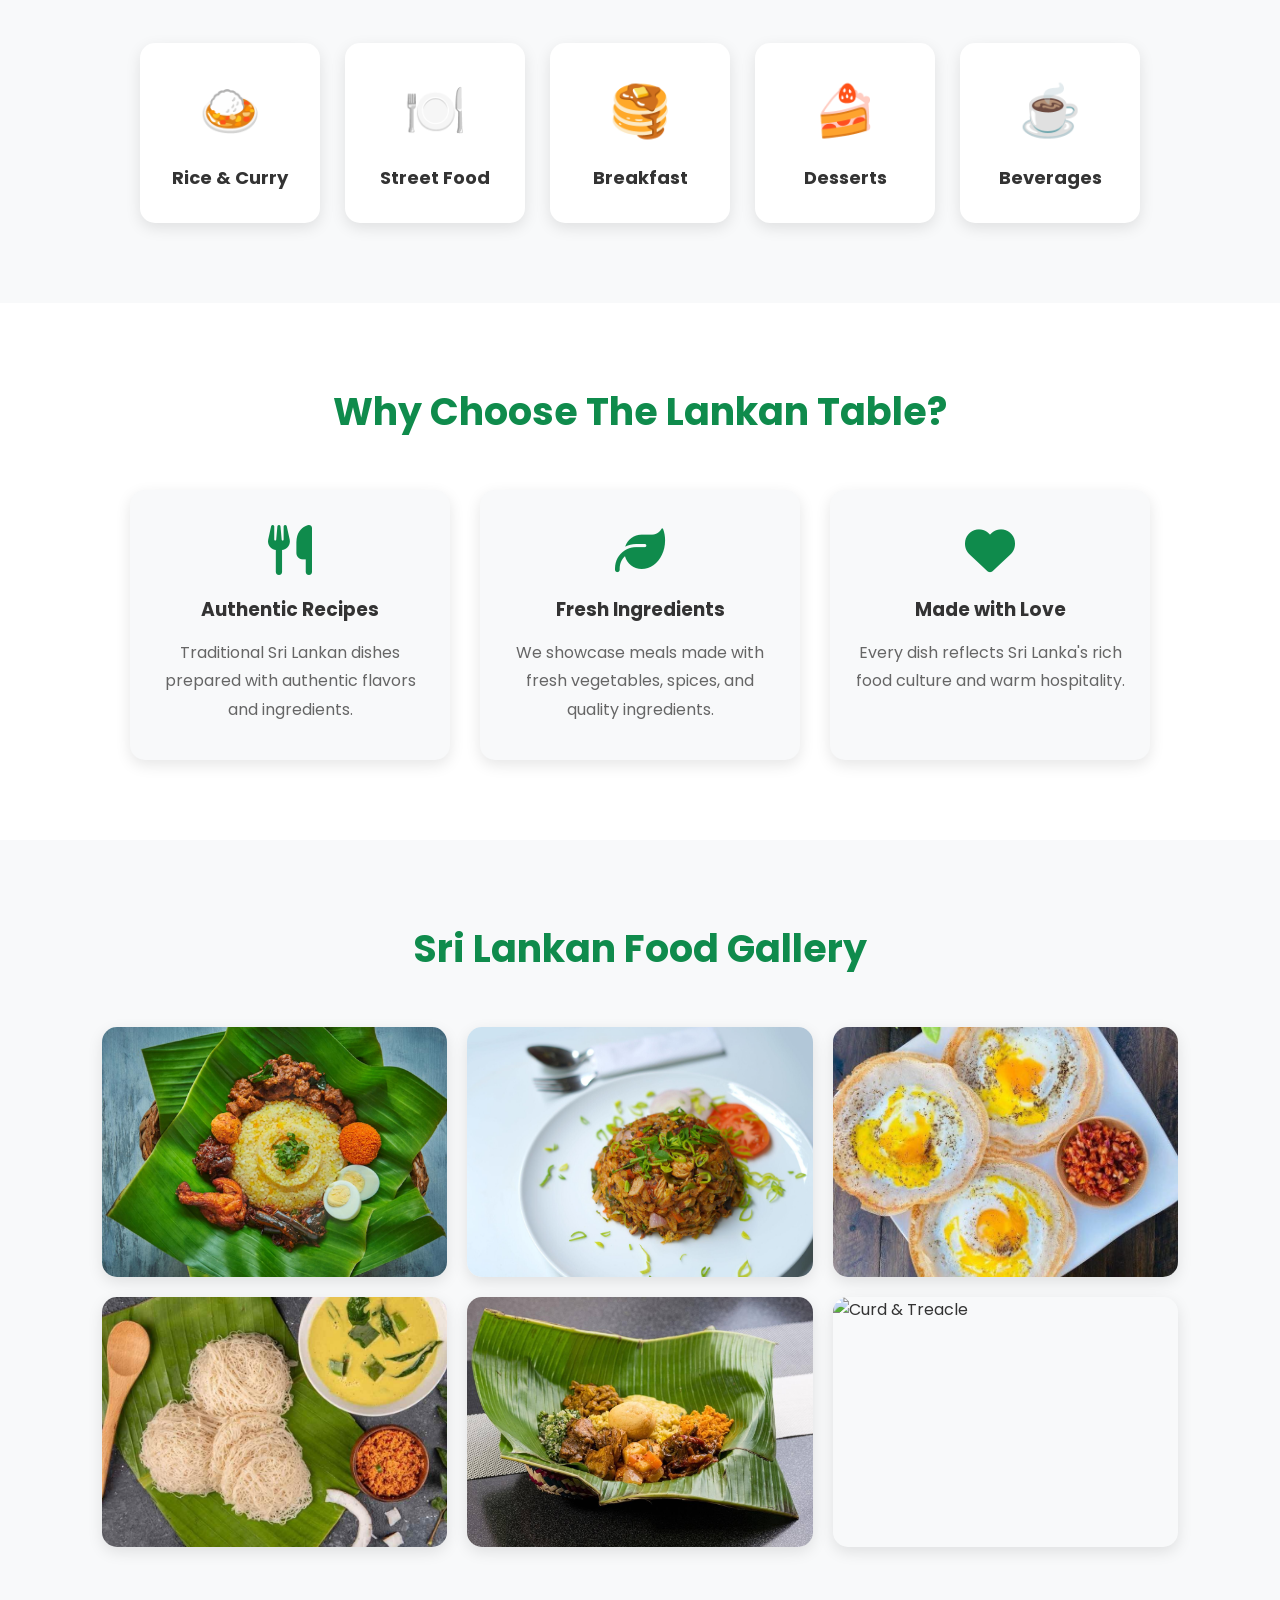
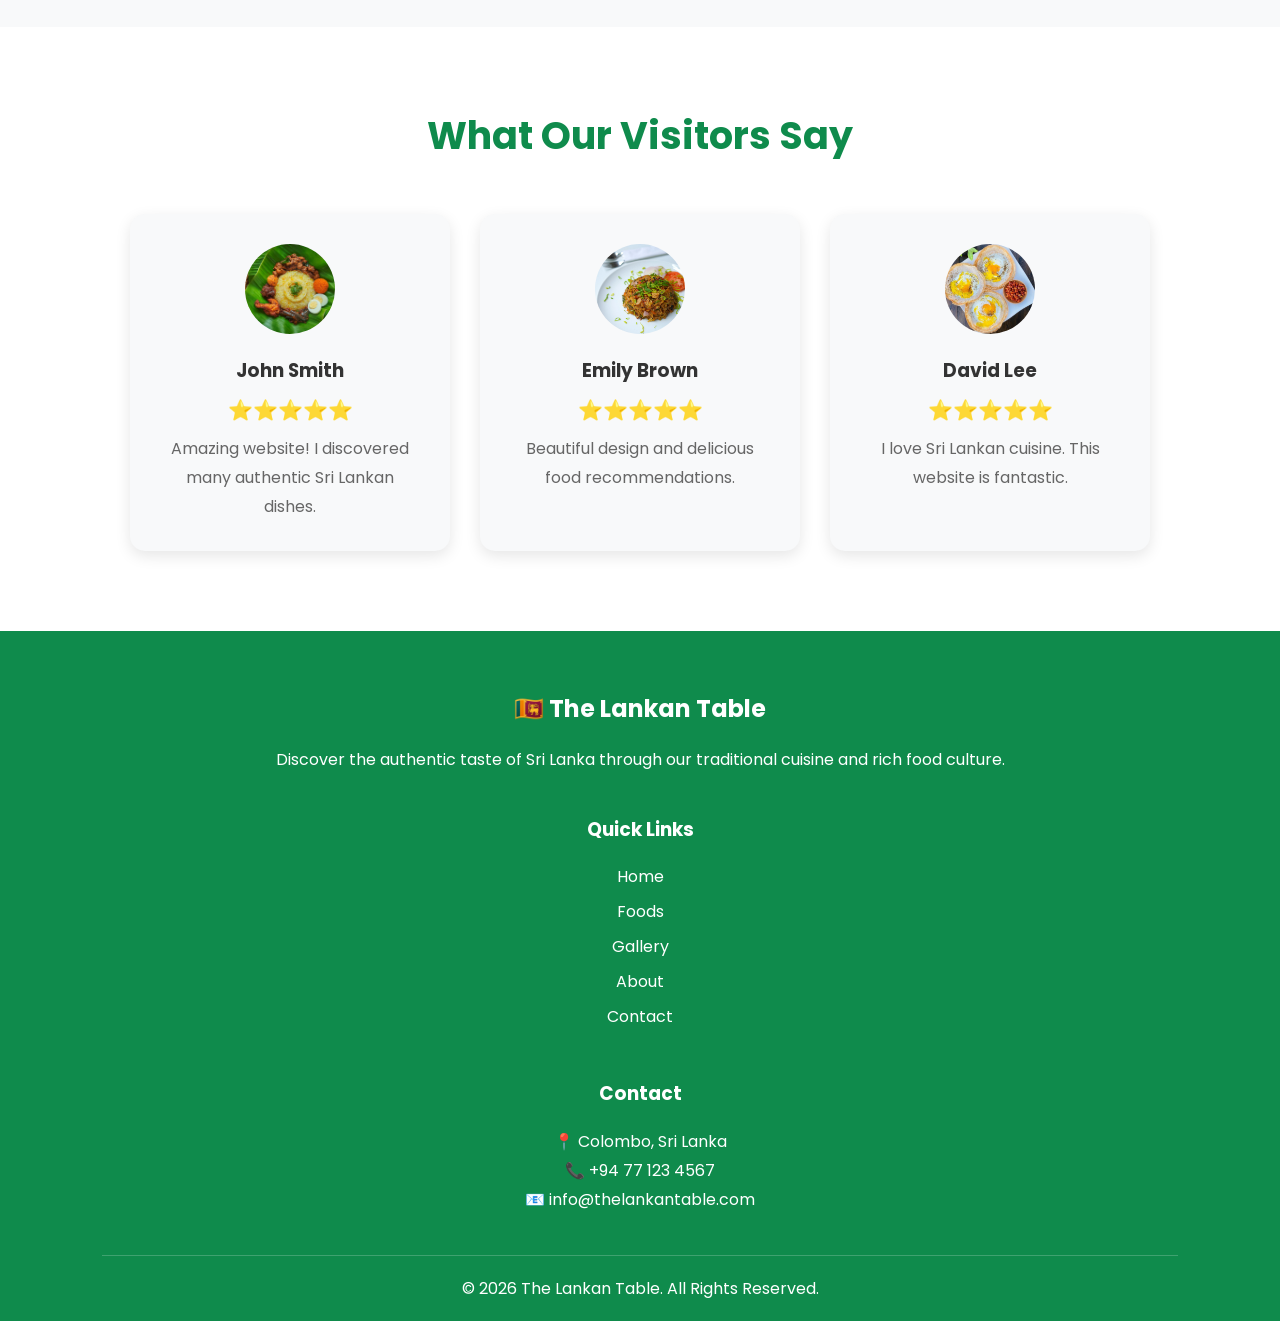
==== commit 5afd19e9: "Update The Lankan Table website" ====
--- a/index.html
+++ b/index.html
@@ -1,451 +1,364 @@
-<!DOCTYPE html>
-<html lang="en">
-
-<head>
-    <meta charset="UTF-8">
-    <meta name="viewport" content="width=device-width, initial-scale=1.0">
-
-    <title>The Lankan Table | Discover Sri Lankan Cuisine</title>
-
-    <!-- CSS -->
-    <link rel="stylesheet" href="style.css">
-
-    <!-- Google Fonts -->
-    <link rel="preconnect" href="https://fonts.googleapis.com">
-    <link rel="preconnect" href="https://fonts.gstatic.com" crossorigin>
-
-    <link href="https://fonts.googleapis.com/css2?family=Poppins:wght@300;400;500;600;700&display=swap"
-          rel="stylesheet">
-
-    <!-- Font Awesome -->
-    <link rel="stylesheet"
-          href="https://cdnjs.cloudflare.com/ajax/libs/font-awesome/6.6.0/css/all.min.css">
-</head>
-
-
-<body>
-
-    <!-- ================= HEADER ================= -->
-
-    <header>
-
-        <nav class="navbar">
-
-            <div class="logo">
-                <h2>🇱🇰 The Lankan Table</h2>
-            </div>
-
-
-            <ul class="nav-links">
-
-                <li>
-                    <a href="index.html">Home</a>
-                </li>
-
-                <li>
-                    <a href="foods.html">Foods</a>
-                </li>
-
-                <li>
-                    <a href="#gallery">Gallery</a>
-                </li>
-
-                <li>
-                    <a href="about.html">About</a>
-                </li>
-
-                <li>
-                    <a href="contact.html">Contact</a>
-                </li>
-
-            </ul>
-
-
-            <!-- Dark Mode -->
-
-            <button class="dark-mode-btn" id="darkModeBtn" type="button">
-
-                <i class="fa-solid fa-moon"></i>
-
-            </button>
-
-        </nav>
-
-    </header>
-
-
-
-    <!-- ================= HERO ================= -->
-
-    <section class="hero">
-
-        <div class="hero-text">
-
-            <h1>
-
-                Discover the Taste of
-
-                <span>Sri Lanka</span>
-
-            </h1>
-
-
-            <p>
-
-                Experience authentic Sri Lankan cuisine,
-                traditional recipes, and unforgettable flavors.
-
-            </p>
-
-
-            <a href="foods.html" class="hero-btn">
-
-                Explore Foods
-
-            </a>
-
-        </div>
-
-
-        <div class="hero-image">
-
-            <img src="rice-curry.jpg"
-                 alt="Sri Lankan Rice and Curry">
-
-        </div>
-
-    </section>
-
-
-
-    <!-- ================= SEARCH SECTION ================= -->
-
-    <section class="search-section">
-
-        <h2>Search Your Favorite Food</h2>
-
-
-        <input
-            type="text"
-            id="searchInput"
-            placeholder="Search food..."
-        >
-
-    </section>
-
-
-
-    <!-- ================= FEATURED FOODS ================= -->
-
-    <section class="featured">
-
-        <h2 class="section-title">
-
-            Featured Sri Lankan Foods
-
-        </h2>
-
-
-        <div class="food-container">
-
-
-            <!-- Rice & Curry -->
-
-            <div class="food-card">
-
-                <img
-                    src="rice-curry.jpg"
-                    alt="Rice and Curry"
-                >
-
-
-                <h3>
-
-                    Rice & Curry
-
-                </h3>
-
-
-                <p>
-
-                    The most popular traditional Sri Lankan meal.
-
-                </p>
-
-
-                <a href="foods.html" class="food-btn">
-
-                    Read More
-
-                </a>
-
-            </div>
-
-
-
-            <!-- Kottu -->
-
-            <div class="food-card">
-
-                <img
-                    src="kottu.jpg"
-                    alt="Kottu Roti"
-                >
-
-
-                <h3>
-
-                    Kottu Roti
-
-                </h3>
-
-
-                <p>
-
-                    A famous Sri Lankan street food loved by everyone.
-
-                </p>
-
-
-                <a href="foods.html" class="food-btn">
-
-                    Read More
-
-                </a>
-
-            </div>
-
-
-
-            <!-- Hoppers -->
-
-            <div class="food-card">
-
-                <img
-                    src="hoppers.jpg"
-                    alt="Sri Lankan Hoppers"
-                >
-
-
-                <h3>
-
-                    Hoppers
-
-                </h3>
-
-
-                <p>
-
-                    Crispy bowl-shaped pancakes served with curry.
-
-                </p>
-
-
-                <a href="foods.html" class="food-btn">
-
-                    Read More
-
-                </a>
-
-            </div>
-
-        </div>
-
-    </section>
-
-
-
-    <!-- ================= FOOD CATEGORIES ================= -->
-
-    <section class="categories">
-
-        <h2 class="section-title">
-
-            Food Categories
-
-        </h2>
-
-
-        <div class="category-container">
-
-
-            <div class="category-card">
-
-                <div class="category-icon">
-                    🍛
-                </div>
-
-                <h3>
-                    Rice & Curry
-                </h3>
-
-            </div>
-
-
-
-            <div class="category-card">
-
-                <div class="category-icon">
-                    🍽️
-                </div>
-
-                <h3>
-                    Street Food
-                </h3>
-
-            </div>
-
-
-
-            <div class="category-card">
-
-                <div class="category-icon">
-                    🥞
-                </div>
-
-                <h3>
-                    Breakfast
-                </h3>
-
-            </div>
-
-
-
-            <div class="category-card">
-
-                <div class="category-icon">
-                    🍰
-                </div>
-
-                <h3>
-                    Desserts
-                </h3>
-
-            </div>
-
-
-
-            <div class="category-card">
-
-                <div class="category-icon">
-                    ☕
-                </div>
-
-                <h3>
-                    Beverages
-                </h3>
-
-            </div>
-
-        </div>
-
-    </section>
-
-
-
-    <!-- ================= GALLERY ================= -->
-
-    <section class="gallery" id="gallery">
-
-        <h2 class="section-title">
-
-            Sri Lankan Food Gallery
-
-        </h2>
-
-
-        <div class="gallery-container">
-
-
-            <img
-                src="rice-curry.jpg"
-                alt="Sri Lankan Rice and Curry"
-            >
-
-
-            <img
-                src="kottu.jpg"
-                alt="Sri Lankan Kottu"
-            >
-
-
-            <img
-                src="hoppers.jpg"
-                alt="Sri Lankan Hoppers"
-            >
-
-
-            <img
-                src="lamprais.jpg"
-                alt="Sri Lankan Lamprais"
-            >
-
-
-            <img
-                src="pittu.jpg"
-                alt="Sri Lankan Pittu"
-            >
-
-
-            <img
-                src="string-hoppers.jpg"
-                alt="Sri Lankan String Hoppers"
-            >
-
-
-            <img
-                src="pol-sambol.jpg"
-                alt="Sri Lankan Pol Sambol"
-            >
-
-
-            <img
-                src="watalappam.jpg"
-                alt="Sri Lankan Watalappam"
-            >
-
-
-            <img
-                src="milk-tea.jpg"
-                alt="Sri Lankan Milk Tea"
-            >
-
-        </div>
-
-    </section>
-
-
-
-    <!-- ================= FOOTER ================= -->
-
-    <footer>
-
-        <div class="footer-content">
-
-            <h3>
-                🇱🇰 The Lankan Table
-            </h3>
-
-
-            <p>
-                Discover the authentic taste of Sri Lanka.
-            </p>
-
-
-            <p>
-                © 2026 The Lankan Table. All Rights Reserved.
-            </p>
-
-        </div>
-
-    </footer>
-
-
-
-    <!-- ================= JAVASCRIPT ================= -->
-
-    <script src="script.js"></script>
-
-</body>
-
-</html>
+<!DOCTYPE html>
+<html lang="en">
+
+
+<head>
+    <meta charset="UTF-8">
+    <meta name="viewport" content="width=device-width, initial-scale=1.0">
+    <title>The Lankan Table | Discover Sri Lankan Cuisine</title>
+
+    <!-- CSS -->
+    <link rel="stylesheet" href="css/style.css">
+    <link rel="stylesheet" href="css/responsive.css">
+
+
+    <link href="https://unpkg.com/aos@2.3.4/dist/aos.css" rel="stylesheet">
+
+    <!-- Google Fonts -->
+    <link rel="preconnect" href="https://fonts.googleapis.com">
+    <link rel="preconnect" href="https://fonts.gstatic.com" crossorigin>
+    <link href="https://fonts.googleapis.com/css2?family=Poppins:wght@300;400;500;600;700&display=swap" rel="stylesheet">
+
+    <!-- Font Awesome Icons -->
+    <link rel="stylesheet"
+          href="https://cdnjs.cloudflare.com/ajax/libs/font-awesome/6.6.0/css/all.min.css">
+
+          </head>
+
+<body>
+
+<!-- ================= LOADER ================= -->
+
+<div id="loader">
+
+    <div class="loader-content">
+
+        <h1>🇱🇰</h1>
+
+        <h2>The Lankan Table</h2>
+
+        <div class="loader-spinner"></div>
+
+        <p>Loading...</p>
+
+    </div>
+
+</div>
+
+<header>
+
+
+    <!-- ================= HEADER ================= -->
+
+    <header>
+        <nav class="navbar">
+
+            <div class="logo">
+                <h2>🇱🇰 The Lankan Table</h2>
+            </div>
+
+           <ul class="nav-links">
+    <li><a href="index.html">Home</a></li>
+    <li><a href="foods.html">Foods</a></li>
+    <li><a href="#">Gallery</a></li>
+    <li><a href="about.html">About</a></li>
+    <li><a href="contact.html">Contact</a></li>
+</ul>
+
+            <button class="dark-mode-btn">
+                <i class="fa-solid fa-moon"></i>
+            </button>
+
+        </nav>
+    </header>
+
+    <!-- ================= HERO ================= -->
+
+   <section class="hero" data-aos="fade-up">
+
+        <div class="hero-text">
+
+            <h1>
+                Discover the Taste of
+                <span>Sri Lanka</span>
+            </h1>
+
+            <p>
+                Experience authentic Sri Lankan cuisine,
+                traditional recipes, and unforgettable flavors.
+            </p>
+
+            <button class="hero-btn">
+                Explore Foods
+            </button>
+
+        </div>
+
+        <div class="hero-image">
+
+            <img src="images/rice-curry.jpg"
+                 alt="Sri Lankan Rice and Curry">
+
+        </div>
+
+    </section>
+
+    <!-- ================= SEARCH SECTION ================= -->
+
+    <section class="search-section">
+
+        <h2>Search Your Favorite Food</h2>
+
+        <input
+            type="text"
+            id="searchInput"
+            placeholder="Search food..."
+        >
+
+    </section>
+
+    <!-- ================= FEATURED FOODS ================= -->
+
+   <section class="featured" data-aos="fade-up">
+
+        <h2 class="section-title">Featured Sri Lankan Foods</h2>
+
+        <div class="food-container">
+
+     <div class="food-card" data-name="Rice Curry">
+    <img src="images/rice-curry.jpg" alt="Rice and Curry">
+    <h3>Rice & Curry</h3>
+    <p>The most popular traditional Sri Lankan meal.</p>
+    <button>Read More</button>
+</div>
+
+            <div class="food-card" data-name="Kottu Roti">
+    <img src="images/kottu.jpg" alt="Kottu">
+    <h3>Kottu Roti</h3>
+    <p>A famous Sri Lankan street food loved by everyone.</p>
+    <button>Read More</button>
+</div>
+
+            <div class="food-card" data-name="Hoppers">
+    <img src="images/hoppers.jpg" alt="Hoppers">
+    <h3>Hoppers</h3>
+    <p>Crispy bowl-shaped pancakes served with curry.</p>
+    <button>Read More</button>
+</div>
+
+        </div>
+
+    </section>
+
+
+    <!-- ================= FOOD CATEGORIES ================= -->
+
+<section class="categories" data-aos="fade-up">
+
+    <h2 class="section-title">Food Categories</h2>
+
+    <div class="category-container">
+
+        <div class="category-card">
+            🍛
+            <h3>Rice & Curry</h3>
+        </div>
+
+        <div class="category-card">
+            🍽️
+            <h3>Street Food</h3>
+        </div>
+
+        <div class="category-card">
+            🥞
+            <h3>Breakfast</h3>
+        </div>
+
+        <div class="category-card">
+            🍰
+            <h3>Desserts</h3>
+        </div>
+
+        <div class="category-card">
+            ☕
+            <h3>Beverages</h3>
+        </div>
+
+    </div>
+
+</section>
+
+<!-- ================= WHY CHOOSE US ================= -->
+
+<section class="why-us" data-aos="fade-up">
+
+    <h2 class="section-title">Why Choose The Lankan Table?</h2>
+
+    <div class="why-container">
+
+        <div class="why-card">
+            <i class="fa-solid fa-utensils"></i>
+            <h3>Authentic Recipes</h3>
+            <p>Traditional Sri Lankan dishes prepared with authentic flavors and ingredients.</p>
+        </div>
+
+        <div class="why-card">
+            <i class="fa-solid fa-leaf"></i>
+            <h3>Fresh Ingredients</h3>
+            <p>We showcase meals made with fresh vegetables, spices, and quality ingredients.</p>
+        </div>
+
+        <div class="why-card">
+            <i class="fa-solid fa-heart"></i>
+            <h3>Made with Love</h3>
+            <p>Every dish reflects Sri Lanka's rich food culture and warm hospitality.</p>
+        </div>
+
+    </div>
+
+</section>
+<!-- ================= FOOD GALLERY ================= -->
+
+<section class="gallery" data-aos="fade-up">
+
+    <h2 class="section-title">Sri Lankan Food Gallery</h2>
+
+    <div class="gallery-container">
+
+        <img src="images/rice-curry.jpg" alt="Rice & Curry">
+
+        <img src="images/kottu.jpg" alt="Kottu Roti">
+
+        <img src="images/hoppers.jpg" alt="Hoppers">
+
+        <img src="images/string-hoppers.jpg" alt="String Hoppers">
+
+        <img src="images/lamprais.jpg" alt="Lamprais">
+
+        <img src="images/curd.jpg" alt="Curd & Treacle">
+
+    </div>
+
+</section>
+<!-- ================= CUSTOMER REVIEWS ================= -->
+
+<section class="reviews" data-aos="fade-up">
+
+    <h2 class="section-title">What Our Visitors Say</h2>
+
+    <div class="review-container">
+
+        <div class="review-card">
+            <img src="images/rice-curry.jpg" alt="Customer">
+            <h3>John Smith</h3>
+            <div class="stars">⭐⭐⭐⭐⭐</div>
+            <p>
+                Amazing website! I discovered many authentic Sri Lankan dishes.
+            </p>
+        </div>
+
+        <div class="review-card">
+            <img src="images/kottu.jpg" alt="Customer">
+            <h3>Emily Brown</h3>
+            <div class="stars">⭐⭐⭐⭐⭐</div>
+            <p>
+                Beautiful design and delicious food recommendations.
+            </p>
+        </div>
+
+        <div class="review-card">
+            <img src="images/hoppers.jpg" alt="Customer">
+            <h3>David Lee</h3>
+            <div class="stars">⭐⭐⭐⭐⭐</div>
+            <p>
+                I love Sri Lankan cuisine. This website is fantastic.
+            </p>
+        </div>
+
+    </div>
+
+</section>
+
+<!-- ================= FOOD MODAL ================= -->
+
+<div id="foodModal" class="modal">
+
+    <div class="modal-content">
+
+        <span class="close">&times;</span>
+
+        <img id="modalImage" src="" alt="Food Image">
+
+        <h2 id="modalTitle"></h2>
+
+        <p id="modalDescription"></p>
+
+        <h3 id="modalPrice"></h3>
+
+    </div>
+
+</div>
+
+
+<!-- ================= BACK TO TOP ================= -->
+
+<button id="topBtn" title="Go to top">
+    <i class="fa-solid fa-arrow-up"></i>
+</button>
+
+<!-- ================= FOOTER ================= -->
+
+<footer class="footer">
+
+    <div class="footer-container">
+
+        <div class="footer-box">
+            <h2>🇱🇰 The Lankan Table</h2>
+            <p>
+                Discover the authentic taste of Sri Lanka through our traditional cuisine and rich food culture.
+            </p>
+        </div>
+
+        <div class="footer-box">
+            <h3>Quick Links</h3>
+
+            <a href="#">Home</a>
+            <a href="#">Foods</a>
+            <a href="#">Gallery</a>
+            <a href="#">About</a>
+            <a href="#">Contact</a>
+        </div>
+
+        <div class="footer-box">
+            <h3>Contact</h3>
+
+            <p>📍 Colombo, Sri Lanka</p>
+            <p>📞 +94 77 123 4567</p>
+            <p>📧 info@thelankantable.com</p>
+        </div>
+
+    </div>
+
+    <div class="footer-bottom">
+        <p>© 2026 The Lankan Table. All Rights Reserved.</p>
+    </div>
+
+</footer>
+
+
+<!-- JavaScript -->
+<script src="js/script.js"></script>
+
+<!-- AOS Animation JS -->
+<script src="https://unpkg.com/aos@2.3.4/dist/aos.js"></script>
+
+<script>
+AOS.init({
+    duration: 1000,
+    once: true
+});
+</script>
+
+
+</body>
+</html>
--- a/css/style.css
+++ b/css/style.css
@@ -0,0 +1,1082 @@
+/* ===========================
+   Google Font & Reset
+=========================== */
+
+*{
+    margin:0;
+    padding:0;
+    box-sizing:border-box;
+}
+
+body{
+    font-family:'Poppins',sans-serif;
+    background:#f8f9fa;
+    color:#333;
+}
+
+/* ===========================
+   Navbar
+=========================== */
+
+.navbar{
+    display:flex;
+    justify-content:space-between;
+    align-items:center;
+
+    padding:20px 8%;
+
+    background:#ffffff;
+
+    box-shadow:0 3px 10px rgba(0,0,0,.08);
+
+    position:sticky;
+    top:0;
+    z-index:1000;
+}
+
+.logo h2{
+    color:#0f8b4c;
+}
+
+.nav-links{
+    list-style:none;
+    display:flex;
+    gap:30px;
+}
+
+.nav-links a{
+    text-decoration:none;
+    color:#333;
+    font-weight:500;
+    transition:.3s;
+}
+
+.nav-links a:hover{
+    color:#0f8b4c;
+}
+
+.dark-mode-btn{
+    border:none;
+    background:#0f8b4c;
+    color:white;
+
+    width:45px;
+    height:45px;
+
+    border-radius:50%;
+    cursor:pointer;
+    font-size:18px;
+}
+
+/* ===========================
+Hero
+=========================== */
+
+.hero{
+
+    display:flex;
+
+    justify-content:space-between;
+
+    align-items:center;
+
+    padding:70px 8%;
+
+}
+
+.hero-text{
+
+    width:50%;
+
+}
+
+.hero-text h1{
+
+    font-size:55px;
+
+    line-height:70px;
+
+}
+
+.hero-text span{
+
+    color:#ff9800;
+
+}
+
+.hero-text p{
+
+    margin:25px 0;
+
+    font-size:18px;
+
+    line-height:30px;
+
+}
+
+.hero-btn{
+
+    padding:15px 35px;
+
+    border:none;
+
+    border-radius:40px;
+
+    background:#0f8b4c;
+
+    color:white;
+
+    font-size:17px;
+
+    cursor:pointer;
+
+    transition:.3s;
+
+}
+
+.hero-btn:hover{
+
+    background:#0d6f3d;
+
+}
+
+.hero-image{
+
+    width:45%;
+
+    text-align:center;
+
+}
+
+.hero-image img{
+
+    width:100%;
+
+    max-width:500px;
+
+}
+
+/* ===========================
+Featured Foods
+=========================== */
+
+.featured{
+    padding:80px 8%;
+    background:#fff;
+}
+
+.section-title{
+    text-align:center;
+    font-size:38px;
+    margin-bottom:50px;
+    color:#0f8b4c;
+}
+
+.food-container{
+    display:flex;
+    gap:30px;
+    justify-content:center;
+    flex-wrap:wrap;
+}
+
+.food-card{
+    width:320px;
+    background:#f8f9fa;
+    border-radius:15px;
+    overflow:hidden;
+    box-shadow:0 5px 15px rgba(0,0,0,.1);
+    transition:.3s;
+}
+
+.food-card:hover{
+    transform:translateY(-10px);
+}
+
+.food-card img{
+    width:100%;
+    height:220px;
+    object-fit:cover;
+}
+
+.food-card h3{
+    padding:15px;
+}
+
+.food-card p{
+    padding:0 15px 15px;
+}
+
+.food-card button{
+    margin:15px;
+    padding:10px 20px;
+    border:none;
+    background:#0f8b4c;
+    color:#fff;
+    border-radius:8px;
+    cursor:pointer;
+}
+
+
+
+/* Search Section */
+
+.search-section{
+    padding:60px 8%;
+    text-align:center;
+    background:#f8f9fa;
+}
+
+.search-section h2{
+    margin-bottom:20px;
+    color:#0f8b4c;
+}
+
+#searchInput{
+
+    width:60%;
+
+    max-width:500px;
+
+    padding:15px;
+
+    border-radius:30px;
+
+    border:1px solid #ccc;
+
+    font-size:18px;
+
+    outline:none;
+
+}
+
+/* ===========================
+Food Categories
+=========================== */
+
+.categories{
+    padding:80px 8%;
+    background:#f8f9fa;
+}
+
+.category-container{
+    display:flex;
+    justify-content:center;
+    gap:25px;
+    flex-wrap:wrap;
+}
+
+.category-card{
+    width:180px;
+    height:180px;
+    background:white;
+    border-radius:15px;
+    box-shadow:0 5px 15px rgba(0,0,0,.1);
+
+    display:flex;
+    flex-direction:column;
+    justify-content:center;
+    align-items:center;
+
+    font-size:50px;
+
+    transition:.3s;
+}
+
+.category-card h3{
+    font-size:18px;
+    margin-top:15px;
+}
+
+.category-card:hover{
+    transform:translateY(-10px);
+    background:#0f8b4c;
+    color:white;
+}
+
+/* ===========================
+Why Choose Us
+=========================== */
+
+.why-us{
+    padding:80px 8%;
+    background:#ffffff;
+}
+
+.why-container{
+    display:flex;
+    justify-content:center;
+    gap:30px;
+    flex-wrap:wrap;
+}
+
+.why-card{
+    width:320px;
+    background:#f8f9fa;
+    padding:35px 25px;
+    text-align:center;
+    border-radius:15px;
+    box-shadow:0 5px 15px rgba(0,0,0,.1);
+    transition:.3s;
+}
+
+.why-card:hover{
+    transform:translateY(-10px);
+}
+
+.why-card i{
+    font-size:50px;
+    color:#0f8b4c;
+    margin-bottom:20px;
+}
+
+.why-card h3{
+    margin-bottom:15px;
+}
+
+.why-card p{
+    color:#666;
+    line-height:1.8;
+}
+
+/* ===========================
+Food Gallery
+=========================== */
+
+.gallery{
+    padding:80px 8%;
+    background:#f8f9fa;
+}
+
+.gallery-container{
+    display:grid;
+    grid-template-columns:repeat(auto-fit,minmax(280px,1fr));
+    gap:20px;
+}
+
+.gallery-container img{
+    width:100%;
+    height:250px;
+    object-fit:cover;
+    border-radius:15px;
+    cursor:pointer;
+    transition:.4s;
+    box-shadow:0 5px 15px rgba(0,0,0,.1);
+}
+
+.gallery-container img:hover{
+    transform:scale(1.05);
+}
+
+/* ===========================
+Customer Reviews
+=========================== */
+
+.reviews{
+    padding:80px 8%;
+    background:#ffffff;
+}
+
+.review-container{
+    display:flex;
+    justify-content:center;
+    gap:30px;
+    flex-wrap:wrap;
+}
+
+.review-card{
+    width:320px;
+    background:#f8f9fa;
+    padding:30px;
+    border-radius:15px;
+    text-align:center;
+    box-shadow:0 5px 15px rgba(0,0,0,.1);
+    transition:.3s;
+}
+
+.review-card:hover{
+    transform:translateY(-10px);
+}
+
+.review-card img{
+    width:90px;
+    height:90px;
+    border-radius:50%;
+    object-fit:cover;
+    margin-bottom:15px;
+}
+
+.stars{
+    color:#ff9800;
+    font-size:20px;
+    margin:10px 0;
+}
+
+.review-card p{
+    color:#666;
+    line-height:1.8;
+}
+
+/* ===========================
+Footer
+=========================== */
+
+.footer{
+    background:#0f8b4c;
+    color:white;
+    padding:60px 8% 20px;
+}
+
+.footer-container{
+    display:flex;
+    justify-content:space-between;
+    flex-wrap:wrap;
+    gap:40px;
+}
+
+.footer-box{
+    flex:1;
+    min-width:250px;
+}
+
+.footer-box h2,
+.footer-box h3{
+    margin-bottom:20px;
+}
+
+.footer-box p{
+    line-height:1.8;
+}
+
+.footer-box a{
+    display:block;
+    color:white;
+    text-decoration:none;
+    margin-bottom:10px;
+    transition:.3s;
+}
+
+.footer-box a:hover{
+    color:#ffcc80;
+}
+
+.footer-bottom{
+    text-align:center;
+    margin-top:40px;
+    padding-top:20px;
+    border-top:1px solid rgba(255,255,255,.2);
+}
+
+/* ===========================
+Dark Mode
+=========================== */
+
+body.dark-mode{
+    background:#121212;
+    color:#ffffff;
+}
+
+body.dark-mode .navbar{
+    background:#1f1f1f;
+}
+
+body.dark-mode .featured,
+body.dark-mode .gallery,
+body.dark-mode .why-us,
+body.dark-mode .reviews,
+body.dark-mode .footer,
+body.dark-mode .categories,
+body.dark-mode .search-section{
+    background:#1a1a1a;
+}
+
+body.dark-mode .food-card,
+body.dark-mode .why-card,
+body.dark-mode .review-card,
+body.dark-mode .category-card{
+    background:#2b2b2b;
+    color:white;
+}
+
+body.dark-mode .nav-links a{
+    color:white;
+}
+
+body.dark-mode .section-title{
+    color:#4CAF50;
+}
+
+body.dark-mode #searchInput{
+    background:#333;
+    color:white;
+    border:1px solid #555;
+}
+
+/* ===========================
+Food Modal
+=========================== */
+
+.modal{
+
+    display:none;
+
+    position:fixed;
+
+    left:0;
+    top:0;
+
+    width:100%;
+    height:100%;
+
+    background:rgba(0,0,0,.7);
+
+    justify-content:center;
+    align-items:center;
+
+    z-index:9999;
+
+}
+
+.modal-content{
+
+    width:90%;
+    max-width:500px;
+
+    background:white;
+
+    padding:30px;
+
+    border-radius:15px;
+
+    text-align:center;
+
+    position:relative;
+
+}
+
+.modal-content img{
+
+    width:100%;
+
+    border-radius:10px;
+
+    margin-bottom:20px;
+
+}
+
+.modal-content h2{
+
+    color:#0f8b4c;
+
+    margin-bottom:15px;
+
+}
+
+.modal-content p{
+
+    margin-bottom:20px;
+
+    line-height:28px;
+
+}
+
+.modal-content h3{
+
+    color:#ff9800;
+
+}
+
+.close{
+
+    position:absolute;
+
+    right:20px;
+
+    top:15px;
+
+    font-size:35px;
+
+    cursor:pointer;
+
+}
+
+/* ===========================
+Gallery Lightbox
+=========================== */
+
+.lightbox{
+
+    display:none;
+
+    position:fixed;
+
+    top:0;
+    left:0;
+
+    width:100%;
+    height:100%;
+
+    background:rgba(0,0,0,0.9);
+
+    justify-content:center;
+    align-items:center;
+
+    z-index:9999;
+
+}
+
+.lightbox-image{
+
+    max-width:80%;
+    max-height:80%;
+
+    border-radius:15px;
+
+    box-shadow:0 10px 30px rgba(255,255,255,.3);
+
+}
+
+.close-lightbox{
+
+    position:absolute;
+
+    top:30px;
+    right:50px;
+
+    font-size:50px;
+
+    color:white;
+
+    cursor:pointer;
+
+}
+
+/* ===========================
+   Active Navigation
+=========================== */
+
+.nav-links a.active{
+    color:#0f8b4c;
+    font-weight:600;
+}
+
+/* ===========================
+Gallery Lightbox
+=========================== */
+
+.lightbox{
+    display:none;
+    position:fixed;
+    top:0;
+    left:0;
+    width:100%;
+    height:100%;
+    background:rgba(0,0,0,.9);
+    justify-content:center;
+    align-items:center;
+    z-index:99999;
+}
+
+.lightbox.show{
+    display:flex;
+}
+
+.lightbox img{
+    max-width:90%;
+    max-height:90%;
+    border-radius:15px;
+}
+
+.close-lightbox{
+    position:absolute;
+    top:25px;
+    right:40px;
+    color:#fff;
+    font-size:45px;
+    cursor:pointer;
+}
+
+/* ===========================
+Food Modal
+=========================== */
+
+.modal{
+    display:none;
+    position:fixed;
+    inset:0;
+    background:rgba(0,0,0,.7);
+    justify-content:center;
+    align-items:center;
+    z-index:99999;
+}
+
+.modal.show{
+    display:flex;
+}
+
+.modal-content{
+    background:#fff;
+    width:90%;
+    max-width:520px;
+    border-radius:15px;
+    padding:25px;
+    position:relative;
+    text-align:center;
+}
+
+.modal-content img{
+    width:100%;
+    border-radius:10px;
+}
+
+.close{
+    position:absolute;
+    right:20px;
+    top:10px;
+    font-size:35px;
+    cursor:pointer;
+}
+
+/* ===========================
+Dark Mode
+=========================== */
+
+body.dark-mode .modal-content{
+    background:#222;
+    color:#fff;
+}
+
+/* ===========================
+Contact Page
+=========================== */
+
+.contact{
+    padding:80px 8%;
+    background:#f8f9fa;
+}
+
+.contact-container{
+    display:flex;
+    justify-content:space-between;
+    align-items:flex-start;
+    gap:50px;
+    flex-wrap:wrap;
+}
+
+.contact-info{
+    flex:1;
+    min-width:300px;
+}
+
+.contact-info h3{
+    margin-bottom:20px;
+    color:#0f8b4c;
+    font-size:30px;
+}
+
+.contact-info p{
+    margin-bottom:18px;
+    font-size:18px;
+}
+
+.contact-form{
+    flex:1;
+    min-width:320px;
+}
+
+.contact-form form{
+    display:flex;
+    flex-direction:column;
+    gap:20px;
+}
+
+.contact-form input,
+.contact-form textarea{
+    width:100%;
+    padding:15px;
+    border:1px solid #ccc;
+    border-radius:10px;
+    font-size:16px;
+    outline:none;
+    font-family:Poppins,sans-serif;
+}
+
+.contact-form textarea{
+    resize:none;
+}
+
+.contact-form button{
+    padding:15px;
+    border:none;
+    border-radius:10px;
+    background:#0f8b4c;
+    color:#fff;
+    font-size:18px;
+    cursor:pointer;
+    transition:.3s;
+}
+
+.contact-form button:hover{
+    background:#0b6d3c;
+}
+
+body.dark-mode .contact{
+    background:#1a1a1a;
+}
+
+body.dark-mode .contact-form input,
+body.dark-mode .contact-form textarea{
+    background:#333;
+    color:#fff;
+    border:1px solid #555;
+}
+
+/* ===========================
+About Page
+=========================== */
+
+.about-section{
+    padding:80px 8%;
+    background:#fff;
+}
+
+.about-container{
+    display:flex;
+    justify-content:center;
+    align-items:center;
+    gap:60px;
+    flex-wrap:wrap;
+}
+
+.about-image{
+    flex:1;
+}
+
+.about-image img{
+    width:100%;
+    border-radius:20px;
+    box-shadow:0 10px 25px rgba(0,0,0,.15);
+}
+
+.about-text{
+    flex:1;
+}
+
+.about-text h2{
+    color:#0f8b4c;
+    font-size:40px;
+    margin-bottom:20px;
+}
+
+.about-text p{
+    font-size:18px;
+    line-height:32px;
+    margin-bottom:20px;
+}
+
+/* Statistics */
+
+.stats{
+    padding:80px 8%;
+    background:#0f8b4c;
+}
+
+.stats-container{
+    display:flex;
+    justify-content:center;
+    gap:30px;
+    flex-wrap:wrap;
+}
+
+.stat-box{
+    width:220px;
+    background:white;
+    border-radius:15px;
+    padding:30px;
+    text-align:center;
+}
+
+.stat-box h2{
+    font-size:40px;
+    color:#0f8b4c;
+}
+
+.stat-box p{
+    margin-top:10px;
+    font-size:18px;
+}
+
+/* ===========================
+Back To Top Button
+=========================== */
+
+#topBtn{
+
+    display:none;
+
+    position:fixed;
+
+    bottom:30px;
+    right:30px;
+
+    width:55px;
+    height:55px;
+
+    border:none;
+    border-radius:50%;
+
+    background:#0f8b4c;
+    color:white;
+
+    font-size:22px;
+
+    cursor:pointer;
+
+    box-shadow:0 5px 15px rgba(0,0,0,.3);
+
+    transition:.3s;
+
+    z-index:9999;
+
+}
+
+#topBtn:hover{
+
+    background:#ff9800;
+    transform:scale(1.1);
+
+}
+
+/* ===========================
+Loading Screen
+=========================== */
+
+#loader{
+
+    position:fixed;
+
+    top:0;
+    left:0;
+
+    width:100%;
+    height:100%;
+
+    background:#ffffff;
+
+    display:flex;
+
+    justify-content:center;
+    align-items:center;
+
+    z-index:99999;
+
+}
+
+.loader-content{
+
+    text-align:center;
+
+}
+
+.loader-content h1{
+
+    font-size:70px;
+
+    margin-bottom:10px;
+
+}
+
+.loader-content h2{
+
+    color:#0f8b4c;
+
+    margin-bottom:25px;
+
+}
+
+.loader-spinner{
+
+    width:60px;
+    height:60px;
+
+    border:6px solid #ddd;
+    border-top:6px solid #0f8b4c;
+
+    border-radius:50%;
+
+    margin:auto;
+
+    animation:spin 1s linear infinite;
+
+}
+
+.loader-content p{
+
+    margin-top:20px;
+
+    color:#555;
+
+    font-size:18px;
+
+}
+
+@keyframes spin{
+
+    100%{
+
+        transform:rotate(360deg);
+
+    }
+
+}
+
+/* ===========================
+   Loader
+=========================== */
+
+#loader{
+    position:fixed;
+    top:0;
+    left:0;
+    width:100%;
+    height:100%;
+    background:#ffffff;
+    display:flex;
+    justify-content:center;
+    align-items:center;
+    z-index:99999;
+    transition:0.5s;
+}
+
+.loader-content{
+    text-align:center;
+}
+
+.loader-content h1{
+    font-size:60px;
+}
+
+.loader-content h2{
+    margin:15px 0;
+    color:#0f8b4c;
+}
+
+.loader-spinner{
+    width:60px;
+    height:60px;
+    margin:20px auto;
+    border:6px solid #ddd;
+    border-top:6px solid #0f8b4c;
+    border-radius:50%;
+    animation:spin 1s linear infinite;
+}
+
+@keyframes spin{
+    100%{
+        transform:rotate(360deg);
+    }
+}
+
+.loader-hide{
+    opacity:0;
+    visibility:hidden;
+}
--- a/css/responsive.css
+++ b/css/responsive.css
@@ -0,0 +1,73 @@
+/* ===========================
+Responsive Design
+=========================== */
+
+@media (max-width: 992px){
+
+    .hero{
+        flex-direction:column;
+        text-align:center;
+    }
+
+    .hero-text,
+    .hero-image{
+        width:100%;
+    }
+
+    .hero-text h1{
+        font-size:40px;
+        line-height:55px;
+    }
+
+    .hero-image{
+        margin-top:40px;
+    }
+
+    .navbar{
+        flex-direction:column;
+        gap:20px;
+    }
+
+    .nav-links{
+        flex-wrap:wrap;
+        justify-content:center;
+        gap:15px;
+    }
+
+    #searchInput{
+        width:90%;
+    }
+
+}
+
+@media (max-width:576px){
+
+    .hero{
+        padding:50px 5%;
+    }
+
+    .hero-text h1{
+        font-size:32px;
+        line-height:45px;
+    }
+
+    .section-title{
+        font-size:28px;
+    }
+
+    .food-card{
+        width:100%;
+    }
+
+    .category-card{
+        width:140px;
+        height:140px;
+        font-size:40px;
+    }
+
+}
+
+.footer-container{
+    flex-direction:column;
+    text-align:center;
+}
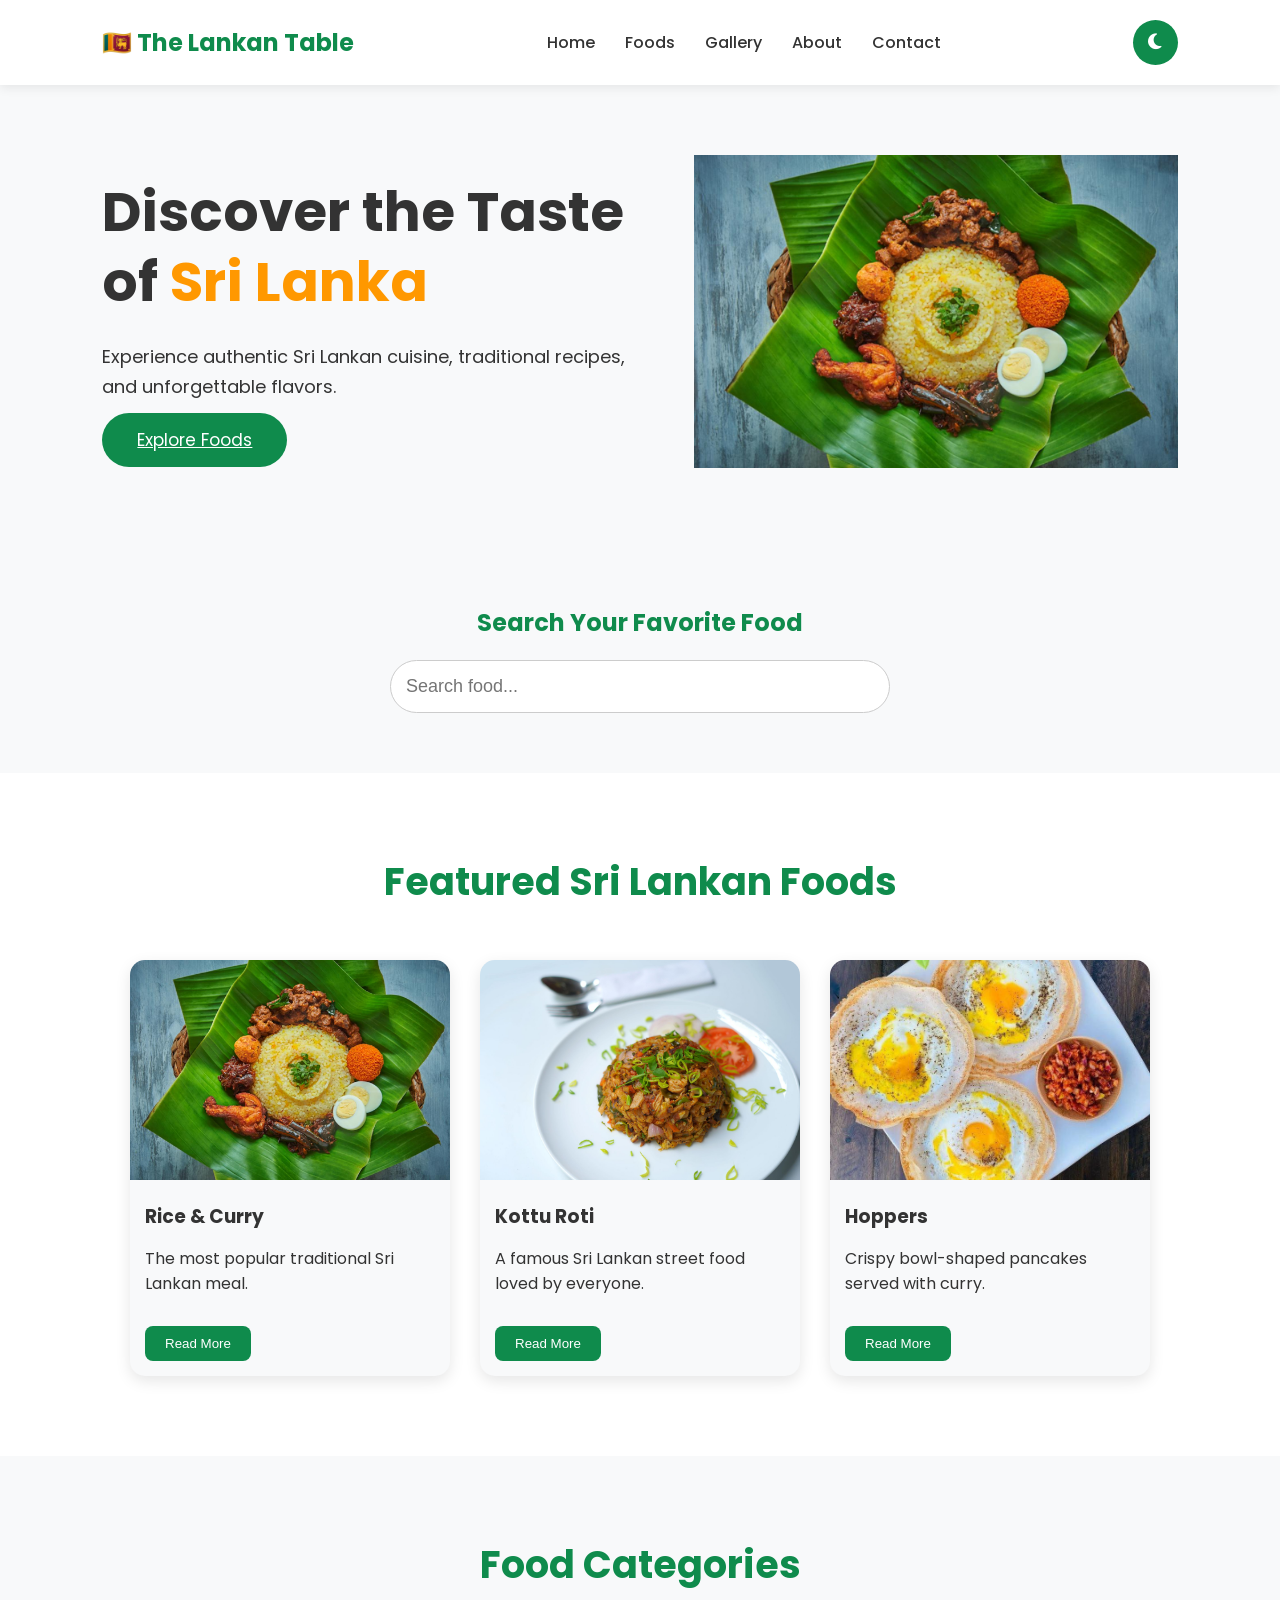
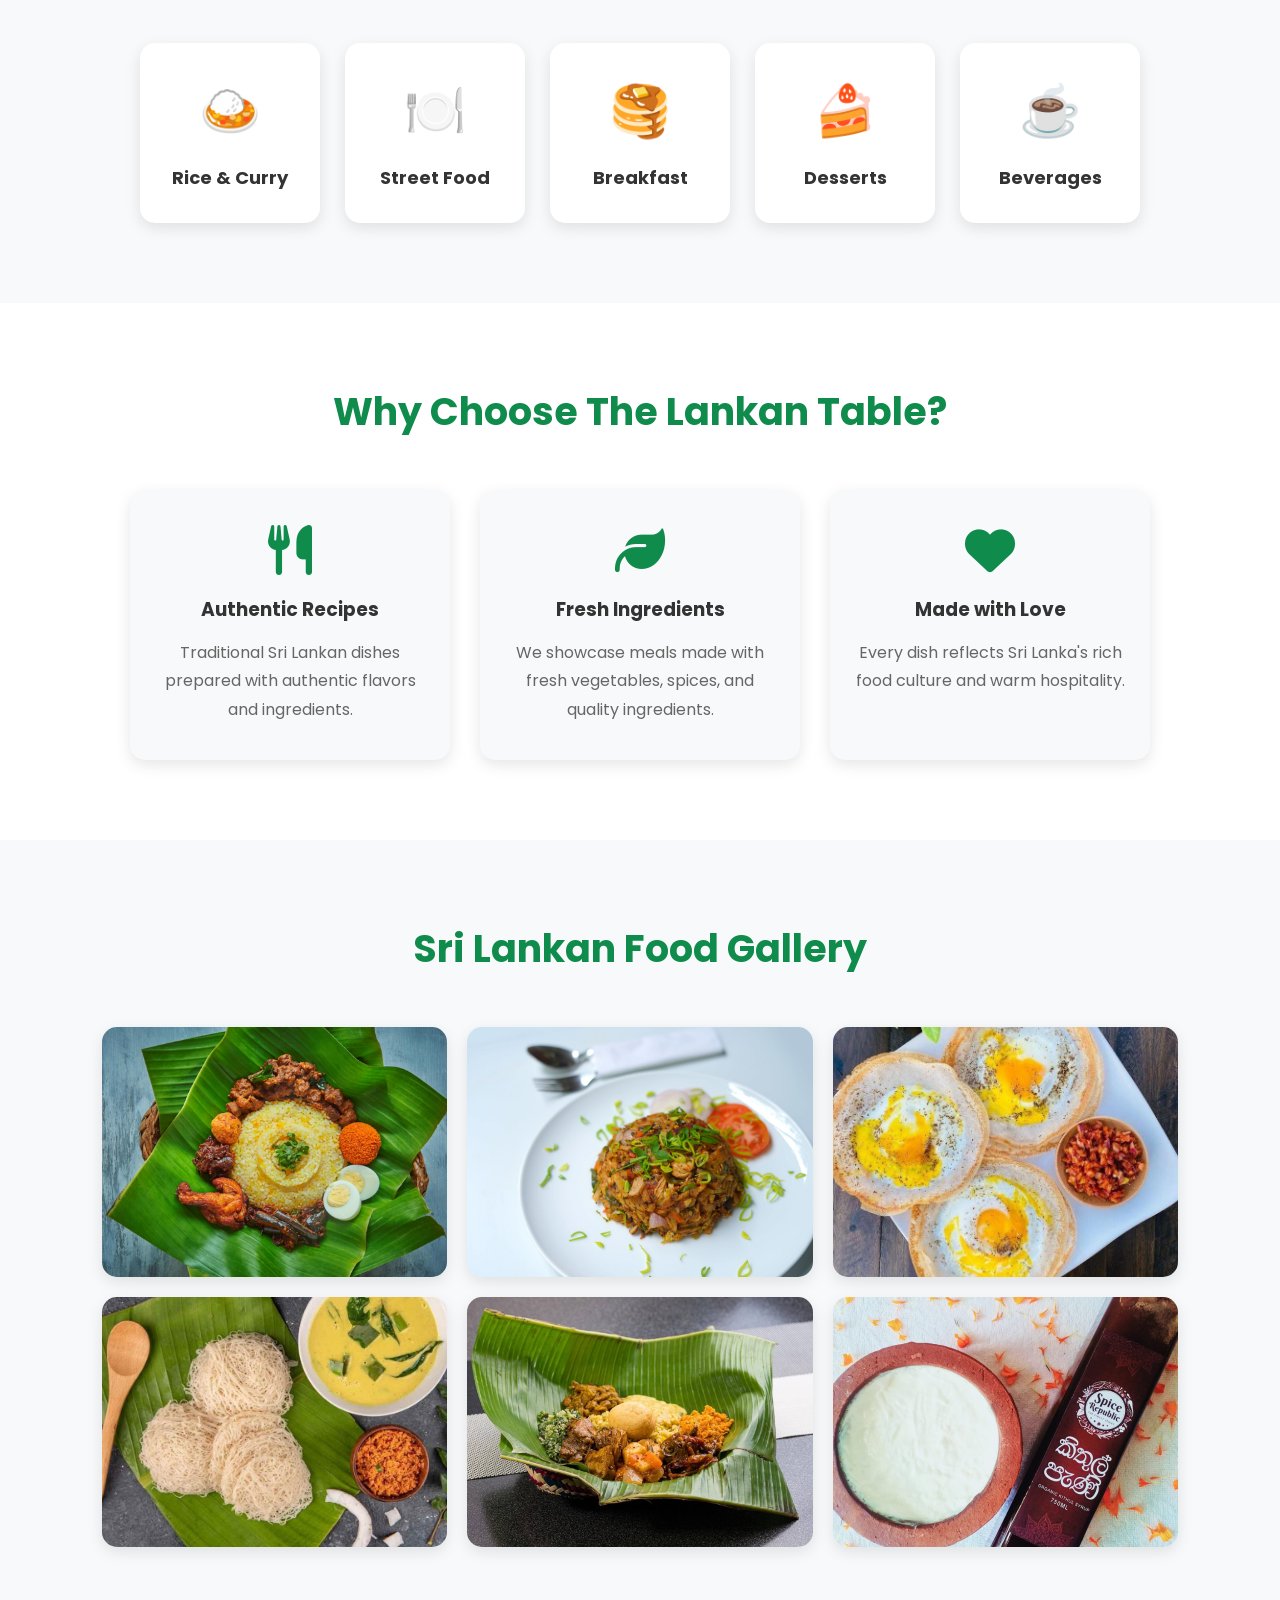
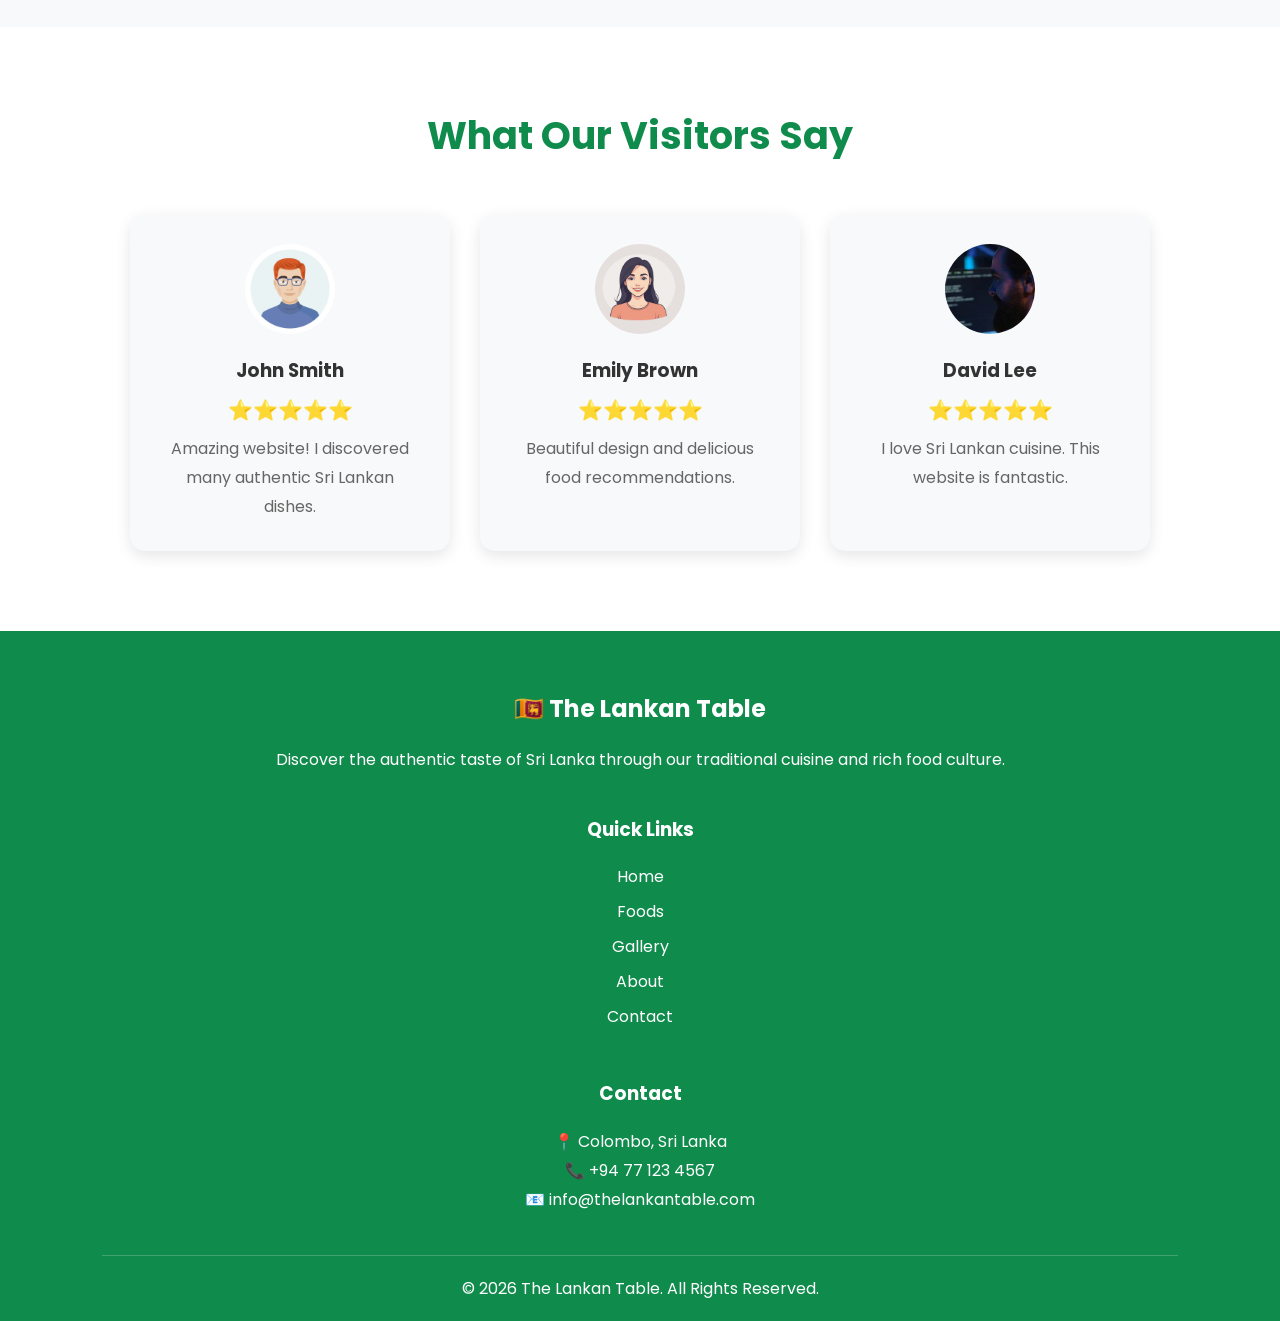
==== commit be6b447e: "Fix image paths" ====
--- a/index.html
+++ b/index.html
@@ -1,17 +1,17 @@
 <!DOCTYPE html>
 <html lang="en">
-
 
 <head>
     <meta charset="UTF-8">
     <meta name="viewport" content="width=device-width, initial-scale=1.0">
+
     <title>The Lankan Table | Discover Sri Lankan Cuisine</title>
 
     <!-- CSS -->
     <link rel="stylesheet" href="css/style.css">
     <link rel="stylesheet" href="css/responsive.css">
 
-
+    <!-- AOS Animation CSS -->
     <link href="https://unpkg.com/aos@2.3.4/dist/aos.css" rel="stylesheet">
 
     <!-- Google Fonts -->
@@ -19,11 +19,10 @@
     <link rel="preconnect" href="https://fonts.gstatic.com" crossorigin>
     <link href="https://fonts.googleapis.com/css2?family=Poppins:wght@300;400;500;600;700&display=swap" rel="stylesheet">
 
-    <!-- Font Awesome Icons -->
+    <!-- Font Awesome -->
     <link rel="stylesheet"
           href="https://cdnjs.cloudflare.com/ajax/libs/font-awesome/6.6.0/css/all.min.css">
-
-          </head>
+</head>
 
 <body>
 
@@ -45,320 +44,589 @@
 
 </div>
 
+
+<!-- ================= HEADER ================= -->
+
 <header>
 
-
-    <!-- ================= HEADER ================= -->
-
-    <header>
-        <nav class="navbar">
-
-            <div class="logo">
-                <h2>🇱🇰 The Lankan Table</h2>
+    <nav class="navbar">
+
+        <div class="logo">
+            <h2>🇱🇰 The Lankan Table</h2>
+        </div>
+
+        <ul class="nav-links">
+
+            <li>
+                <a href="index.html">Home</a>
+            </li>
+
+            <li>
+                <a href="foods.html">Foods</a>
+            </li>
+
+            <li>
+                <a href="gallery.html">Gallery</a>
+            </li>
+
+            <li>
+                <a href="about.html">About</a>
+            </li>
+
+            <li>
+                <a href="contact.html">Contact</a>
+            </li>
+
+        </ul>
+
+        <button class="dark-mode-btn">
+            <i class="fa-solid fa-moon"></i>
+        </button>
+
+    </nav>
+
+</header>
+
+
+<!-- ================= HERO ================= -->
+
+<section class="hero" data-aos="fade-up">
+
+    <div class="hero-text">
+
+        <h1>
+            Discover the Taste of
+            <span>Sri Lanka</span>
+        </h1>
+
+        <p>
+            Experience authentic Sri Lankan cuisine,
+            traditional recipes, and unforgettable flavors.
+        </p>
+
+        <!-- Explore Foods Button -->
+        <a href="foods.html" class="hero-btn">
+            Explore Foods
+        </a>
+
+    </div>
+
+
+    <div class="hero-image">
+
+        <img src="images/rice-curry.jpg"
+             alt="Sri Lankan Rice and Curry">
+
+    </div>
+
+</section>
+
+
+<!-- ================= SEARCH SECTION ================= -->
+
+<section class="search-section">
+
+    <h2>Search Your Favorite Food</h2>
+
+    <input
+        type="text"
+        id="searchInput"
+        placeholder="Search food..."
+    >
+
+</section>
+
+
+<!-- ================= FEATURED FOODS ================= -->
+
+<section class="featured" data-aos="fade-up">
+
+    <h2 class="section-title">
+        Featured Sri Lankan Foods
+    </h2>
+
+
+    <div class="food-container">
+
+
+        <!-- Rice & Curry -->
+
+        <div class="food-card" data-name="Rice Curry">
+
+            <img src="images/rice-curry.jpg"
+                 alt="Rice and Curry">
+
+            <h3>Rice & Curry</h3>
+
+            <p>
+                The most popular traditional Sri Lankan meal.
+            </p>
+
+            <button>
+                Read More
+            </button>
+
+        </div>
+
+
+        <!-- Kottu -->
+
+        <div class="food-card" data-name="Kottu Roti">
+
+            <img src="images/kottu.jpg"
+                 alt="Kottu">
+
+            <h3>Kottu Roti</h3>
+
+            <p>
+                A famous Sri Lankan street food loved by everyone.
+            </p>
+
+            <button>
+                Read More
+            </button>
+
+        </div>
+
+
+        <!-- Hoppers -->
+
+        <div class="food-card" data-name="Hoppers">
+
+            <img src="images/hoppers.jpg"
+                 alt="Hoppers">
+
+            <h3>Hoppers</h3>
+
+            <p>
+                Crispy bowl-shaped pancakes served with curry.
+            </p>
+
+            <button>
+                Read More
+            </button>
+
+        </div>
+
+
+    </div>
+
+</section>
+
+
+<!-- ================= FOOD CATEGORIES ================= -->
+
+<section class="categories" data-aos="fade-up">
+
+    <h2 class="section-title">
+        Food Categories
+    </h2>
+
+
+    <div class="category-container">
+
+
+        <div class="category-card">
+
+            🍛
+
+            <h3>
+                Rice & Curry
+            </h3>
+
+        </div>
+
+
+        <div class="category-card">
+
+            🍽️
+
+            <h3>
+                Street Food
+            </h3>
+
+        </div>
+
+
+        <div class="category-card">
+
+            🥞
+
+            <h3>
+                Breakfast
+            </h3>
+
+        </div>
+
+
+        <div class="category-card">
+
+            🍰
+
+            <h3>
+                Desserts
+            </h3>
+
+        </div>
+
+
+        <div class="category-card">
+
+            ☕
+
+            <h3>
+                Beverages
+            </h3>
+
+        </div>
+
+
+    </div>
+
+</section>
+
+
+<!-- ================= WHY CHOOSE US ================= -->
+
+<section class="why-us" data-aos="fade-up">
+
+    <h2 class="section-title">
+        Why Choose The Lankan Table?
+    </h2>
+
+
+    <div class="why-container">
+
+
+        <div class="why-card">
+
+            <i class="fa-solid fa-utensils"></i>
+
+            <h3>
+                Authentic Recipes
+            </h3>
+
+            <p>
+                Traditional Sri Lankan dishes prepared with
+                authentic flavors and ingredients.
+            </p>
+
+        </div>
+
+
+        <div class="why-card">
+
+            <i class="fa-solid fa-leaf"></i>
+
+            <h3>
+                Fresh Ingredients
+            </h3>
+
+            <p>
+                We showcase meals made with fresh vegetables,
+                spices, and quality ingredients.
+            </p>
+
+        </div>
+
+
+        <div class="why-card">
+
+            <i class="fa-solid fa-heart"></i>
+
+            <h3>
+                Made with Love
+            </h3>
+
+            <p>
+                Every dish reflects Sri Lanka's rich food culture
+                and warm hospitality.
+            </p>
+
+        </div>
+
+
+    </div>
+
+</section>
+
+
+<!-- ================= FOOD GALLERY ================= -->
+
+<section class="gallery" data-aos="fade-up">
+
+    <h2 class="section-title">
+        Sri Lankan Food Gallery
+    </h2>
+
+
+    <div class="gallery-container">
+
+
+        <img src="images/rice-curry.jpg"
+             alt="Rice & Curry">
+
+
+        <img src="images/kottu.jpg"
+             alt="Kottu Roti">
+
+
+        <img src="images/hoppers.jpg"
+             alt="Hoppers">
+
+
+        <img src="images/string-hoppers.jpg"
+             alt="String Hoppers">
+
+
+        <img src="images/lamprais.jpg"
+             alt="Lamprais">
+
+
+        <!-- Curd & Treacle -->
+
+        <img src="images/curd.jpg"
+             alt="Curd & Treacle">
+
+
+    </div>
+
+</section>
+
+
+<!-- ================= CUSTOMER REVIEWS ================= -->
+
+<section class="reviews" data-aos="fade-up">
+
+    <h2 class="section-title">
+        What Our Visitors Say
+    </h2>
+
+
+    <div class="review-container">
+
+
+        <!-- Review 1 -->
+
+        <div class="review-card">
+
+            <img src="images/user1.jpg"
+                 alt="John Smith">
+
+            <h3>
+                John Smith
+            </h3>
+
+            <div class="stars">
+                ⭐⭐⭐⭐⭐
             </div>
 
-           <ul class="nav-links">
-    <li><a href="index.html">Home</a></li>
-    <li><a href="foods.html">Foods</a></li>
-    <li><a href="#">Gallery</a></li>
-    <li><a href="about.html">About</a></li>
-    <li><a href="contact.html">Contact</a></li>
-</ul>
-
-            <button class="dark-mode-btn">
-                <i class="fa-solid fa-moon"></i>
-            </button>
-
-        </nav>
-    </header>
-
-    <!-- ================= HERO ================= -->
-
-   <section class="hero" data-aos="fade-up">
-
-        <div class="hero-text">
-
-            <h1>
-                Discover the Taste of
-                <span>Sri Lanka</span>
-            </h1>
-
-            <p>
-                Experience authentic Sri Lankan cuisine,
-                traditional recipes, and unforgettable flavors.
-            </p>
-
-            <button class="hero-btn">
-                Explore Foods
-            </button>
-
-        </div>
-
-        <div class="hero-image">
-
-            <img src="images/rice-curry.jpg"
-                 alt="Sri Lankan Rice and Curry">
-
-        </div>
-
-    </section>
-
-    <!-- ================= SEARCH SECTION ================= -->
-
-    <section class="search-section">
-
-        <h2>Search Your Favorite Food</h2>
-
-        <input
-            type="text"
-            id="searchInput"
-            placeholder="Search food..."
-        >
-
-    </section>
-
-    <!-- ================= FEATURED FOODS ================= -->
-
-   <section class="featured" data-aos="fade-up">
-
-        <h2 class="section-title">Featured Sri Lankan Foods</h2>
-
-        <div class="food-container">
-
-     <div class="food-card" data-name="Rice Curry">
-    <img src="images/rice-curry.jpg" alt="Rice and Curry">
-    <h3>Rice & Curry</h3>
-    <p>The most popular traditional Sri Lankan meal.</p>
-    <button>Read More</button>
+            <p>
+                Amazing website! I discovered many authentic
+                Sri Lankan dishes.
+            </p>
+
+        </div>
+
+
+        <!-- Review 2 -->
+
+        <div class="review-card">
+
+            <img src="images/user2.jpg"
+                 alt="Emily Brown">
+
+            <h3>
+                Emily Brown
+            </h3>
+
+            <div class="stars">
+                ⭐⭐⭐⭐⭐
+            </div>
+
+            <p>
+                Beautiful design and delicious food
+                recommendations.
+            </p>
+
+        </div>
+
+
+        <!-- Review 3 -->
+
+        <div class="review-card">
+
+            <img src="images/user3.jpg"
+                 alt="David Lee">
+
+            <h3>
+                David Lee
+            </h3>
+
+            <div class="stars">
+                ⭐⭐⭐⭐⭐
+            </div>
+
+            <p>
+                I love Sri Lankan cuisine.
+                This website is fantastic.
+            </p>
+
+        </div>
+
+
+    </div>
+
+</section>
+
+
+<!-- ================= FOOD MODAL ================= -->
+
+<div id="foodModal" class="modal">
+
+    <div class="modal-content">
+
+        <span class="close">
+            &times;
+        </span>
+
+        <img id="modalImage"
+             src=""
+             alt="Food Image">
+
+        <h2 id="modalTitle"></h2>
+
+        <p id="modalDescription"></p>
+
+        <h3 id="modalPrice"></h3>
+
+    </div>
+
 </div>
 
-            <div class="food-card" data-name="Kottu Roti">
-    <img src="images/kottu.jpg" alt="Kottu">
-    <h3>Kottu Roti</h3>
-    <p>A famous Sri Lankan street food loved by everyone.</p>
-    <button>Read More</button>
-</div>
-
-            <div class="food-card" data-name="Hoppers">
-    <img src="images/hoppers.jpg" alt="Hoppers">
-    <h3>Hoppers</h3>
-    <p>Crispy bowl-shaped pancakes served with curry.</p>
-    <button>Read More</button>
-</div>
-
-        </div>
-
-    </section>
-
-
-    <!-- ================= FOOD CATEGORIES ================= -->
-
-<section class="categories" data-aos="fade-up">
-
-    <h2 class="section-title">Food Categories</h2>
-
-    <div class="category-container">
-
-        <div class="category-card">
-            🍛
-            <h3>Rice & Curry</h3>
-        </div>
-
-        <div class="category-card">
-            🍽️
-            <h3>Street Food</h3>
-        </div>
-
-        <div class="category-card">
-            🥞
-            <h3>Breakfast</h3>
-        </div>
-
-        <div class="category-card">
-            🍰
-            <h3>Desserts</h3>
-        </div>
-
-        <div class="category-card">
-            ☕
-            <h3>Beverages</h3>
-        </div>
-
-    </div>
-
-</section>
-
-<!-- ================= WHY CHOOSE US ================= -->
-
-<section class="why-us" data-aos="fade-up">
-
-    <h2 class="section-title">Why Choose The Lankan Table?</h2>
-
-    <div class="why-container">
-
-        <div class="why-card">
-            <i class="fa-solid fa-utensils"></i>
-            <h3>Authentic Recipes</h3>
-            <p>Traditional Sri Lankan dishes prepared with authentic flavors and ingredients.</p>
-        </div>
-
-        <div class="why-card">
-            <i class="fa-solid fa-leaf"></i>
-            <h3>Fresh Ingredients</h3>
-            <p>We showcase meals made with fresh vegetables, spices, and quality ingredients.</p>
-        </div>
-
-        <div class="why-card">
-            <i class="fa-solid fa-heart"></i>
-            <h3>Made with Love</h3>
-            <p>Every dish reflects Sri Lanka's rich food culture and warm hospitality.</p>
-        </div>
-
-    </div>
-
-</section>
-<!-- ================= FOOD GALLERY ================= -->
-
-<section class="gallery" data-aos="fade-up">
-
-    <h2 class="section-title">Sri Lankan Food Gallery</h2>
-
-    <div class="gallery-container">
-
-        <img src="images/rice-curry.jpg" alt="Rice & Curry">
-
-        <img src="images/kottu.jpg" alt="Kottu Roti">
-
-        <img src="images/hoppers.jpg" alt="Hoppers">
-
-        <img src="images/string-hoppers.jpg" alt="String Hoppers">
-
-        <img src="images/lamprais.jpg" alt="Lamprais">
-
-        <img src="images/curd.jpg" alt="Curd & Treacle">
-
-    </div>
-
-</section>
-<!-- ================= CUSTOMER REVIEWS ================= -->
-
-<section class="reviews" data-aos="fade-up">
-
-    <h2 class="section-title">What Our Visitors Say</h2>
-
-    <div class="review-container">
-
-        <div class="review-card">
-            <img src="images/rice-curry.jpg" alt="Customer">
-            <h3>John Smith</h3>
-            <div class="stars">⭐⭐⭐⭐⭐</div>
-            <p>
-                Amazing website! I discovered many authentic Sri Lankan dishes.
-            </p>
-        </div>
-
-        <div class="review-card">
-            <img src="images/kottu.jpg" alt="Customer">
-            <h3>Emily Brown</h3>
-            <div class="stars">⭐⭐⭐⭐⭐</div>
-            <p>
-                Beautiful design and delicious food recommendations.
-            </p>
-        </div>
-
-        <div class="review-card">
-            <img src="images/hoppers.jpg" alt="Customer">
-            <h3>David Lee</h3>
-            <div class="stars">⭐⭐⭐⭐⭐</div>
-            <p>
-                I love Sri Lankan cuisine. This website is fantastic.
-            </p>
-        </div>
-
-    </div>
-
-</section>
-
-<!-- ================= FOOD MODAL ================= -->
-
-<div id="foodModal" class="modal">
-
-    <div class="modal-content">
-
-        <span class="close">&times;</span>
-
-        <img id="modalImage" src="" alt="Food Image">
-
-        <h2 id="modalTitle"></h2>
-
-        <p id="modalDescription"></p>
-
-        <h3 id="modalPrice"></h3>
-
-    </div>
-
-</div>
-
 
 <!-- ================= BACK TO TOP ================= -->
 
 <button id="topBtn" title="Go to top">
+
     <i class="fa-solid fa-arrow-up"></i>
+
 </button>
 
+
 <!-- ================= FOOTER ================= -->
 
 <footer class="footer">
 
+
     <div class="footer-container">
 
+
+        <!-- About -->
+
         <div class="footer-box">
-            <h2>🇱🇰 The Lankan Table</h2>
-            <p>
-                Discover the authentic taste of Sri Lanka through our traditional cuisine and rich food culture.
-            </p>
-        </div>
+
+            <h2>
+                🇱🇰 The Lankan Table
+            </h2>
+
+            <p>
+                Discover the authentic taste of Sri Lanka
+                through our traditional cuisine and rich
+                food culture.
+            </p>
+
+        </div>
+
+
+        <!-- Quick Links -->
 
         <div class="footer-box">
-            <h3>Quick Links</h3>
-
-            <a href="#">Home</a>
-            <a href="#">Foods</a>
-            <a href="#">Gallery</a>
-            <a href="#">About</a>
-            <a href="#">Contact</a>
-        </div>
+
+            <h3>
+                Quick Links
+            </h3>
+
+            <a href="index.html">
+                Home
+            </a>
+
+            <a href="foods.html">
+                Foods
+            </a>
+
+            <a href="gallery.html">
+                Gallery
+            </a>
+
+            <a href="about.html">
+                About
+            </a>
+
+            <a href="contact.html">
+                Contact
+            </a>
+
+        </div>
+
+
+        <!-- Contact -->
 
         <div class="footer-box">
-            <h3>Contact</h3>
-
-            <p>📍 Colombo, Sri Lanka</p>
-            <p>📞 +94 77 123 4567</p>
-            <p>📧 info@thelankantable.com</p>
-        </div>
-
-    </div>
+
+            <h3>
+                Contact
+            </h3>
+
+            <p>
+                📍 Colombo, Sri Lanka
+            </p>
+
+            <p>
+                📞 +94 77 123 4567
+            </p>
+
+            <p>
+                📧 info@thelankantable.com
+            </p>
+
+        </div>
+
+
+    </div>
+
 
     <div class="footer-bottom">
-        <p>© 2026 The Lankan Table. All Rights Reserved.</p>
-    </div>
+
+        <p>
+            © 2026 The Lankan Table.
+            All Rights Reserved.
+        </p>
+
+    </div>
+
 
 </footer>
 
 
-<!-- JavaScript -->
+<!-- ================= JAVASCRIPT ================= -->
+
 <script src="js/script.js"></script>
 
+
 <!-- AOS Animation JS -->
+
 <script src="https://unpkg.com/aos@2.3.4/dist/aos.js"></script>
 
 <script>
+
 AOS.init({
     duration: 1000,
     once: true
 });
+
 </script>
 
 
 </body>
-</html>+</html>
